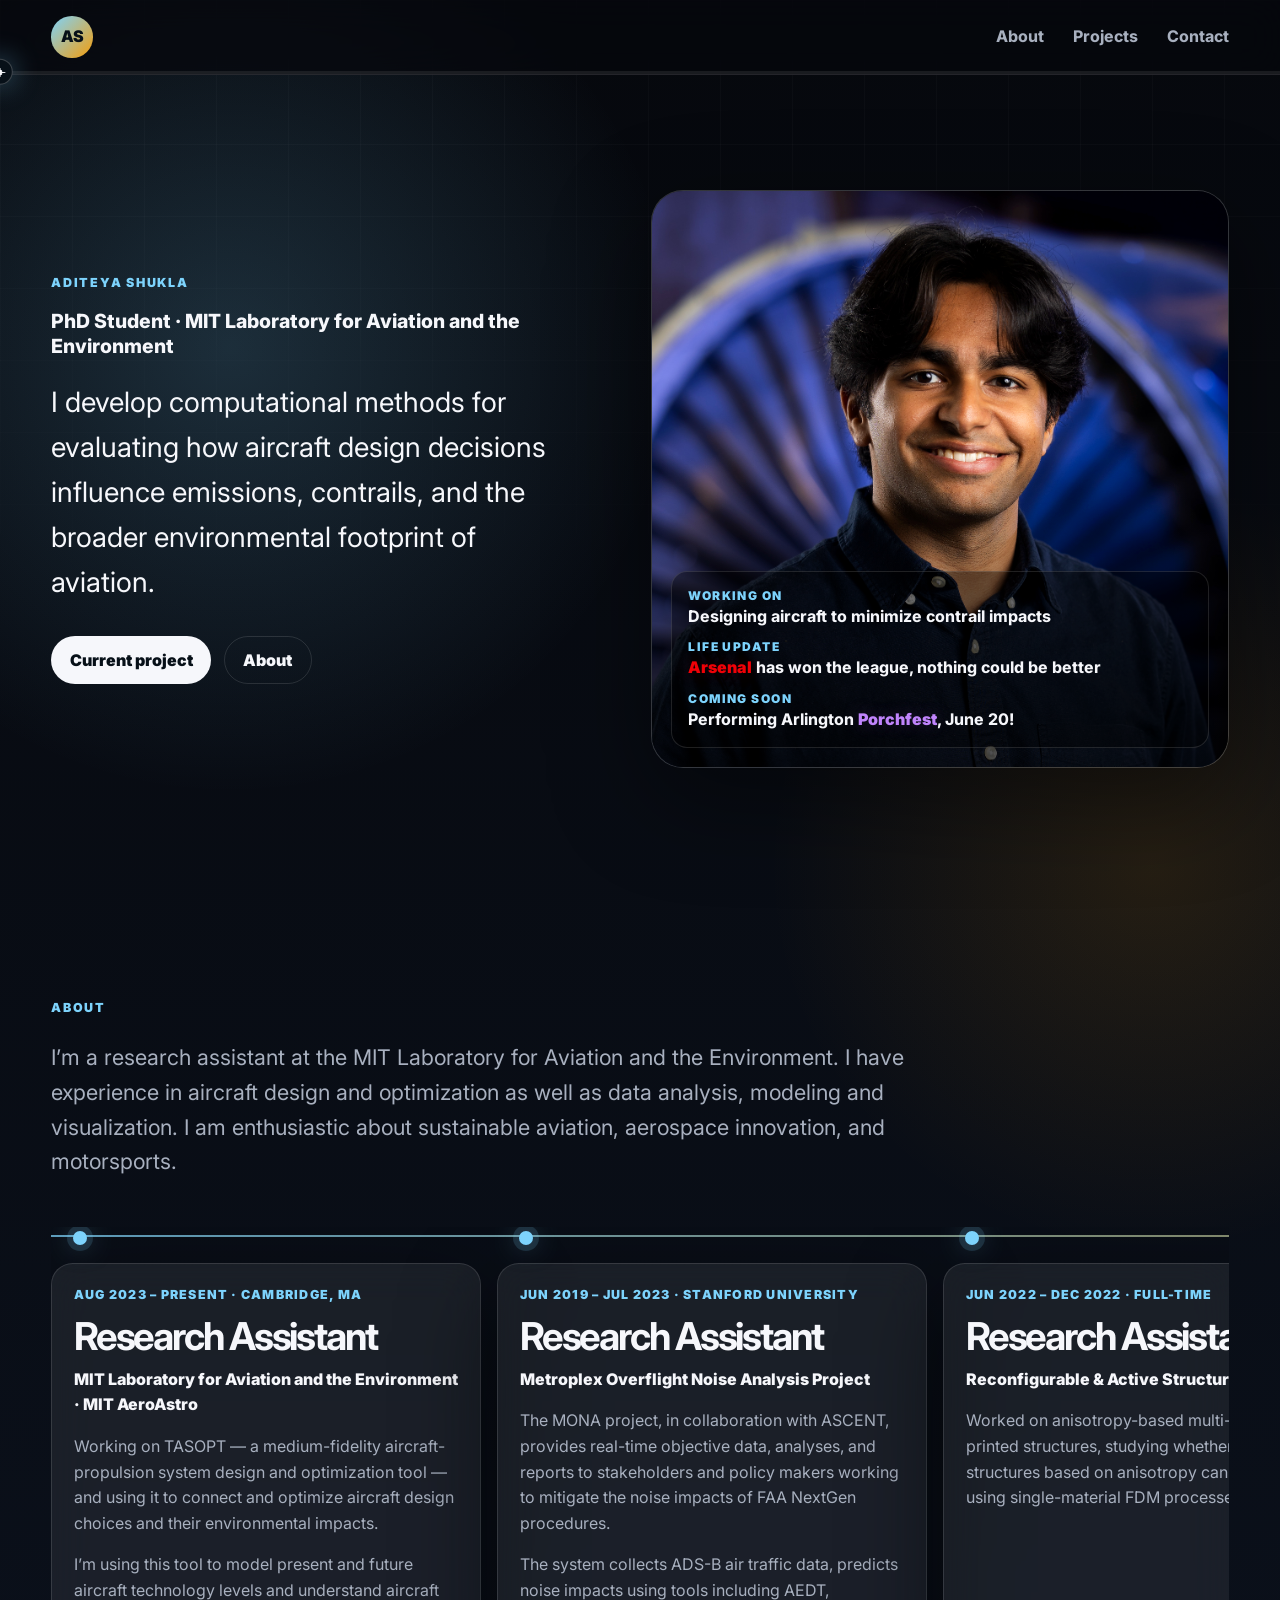
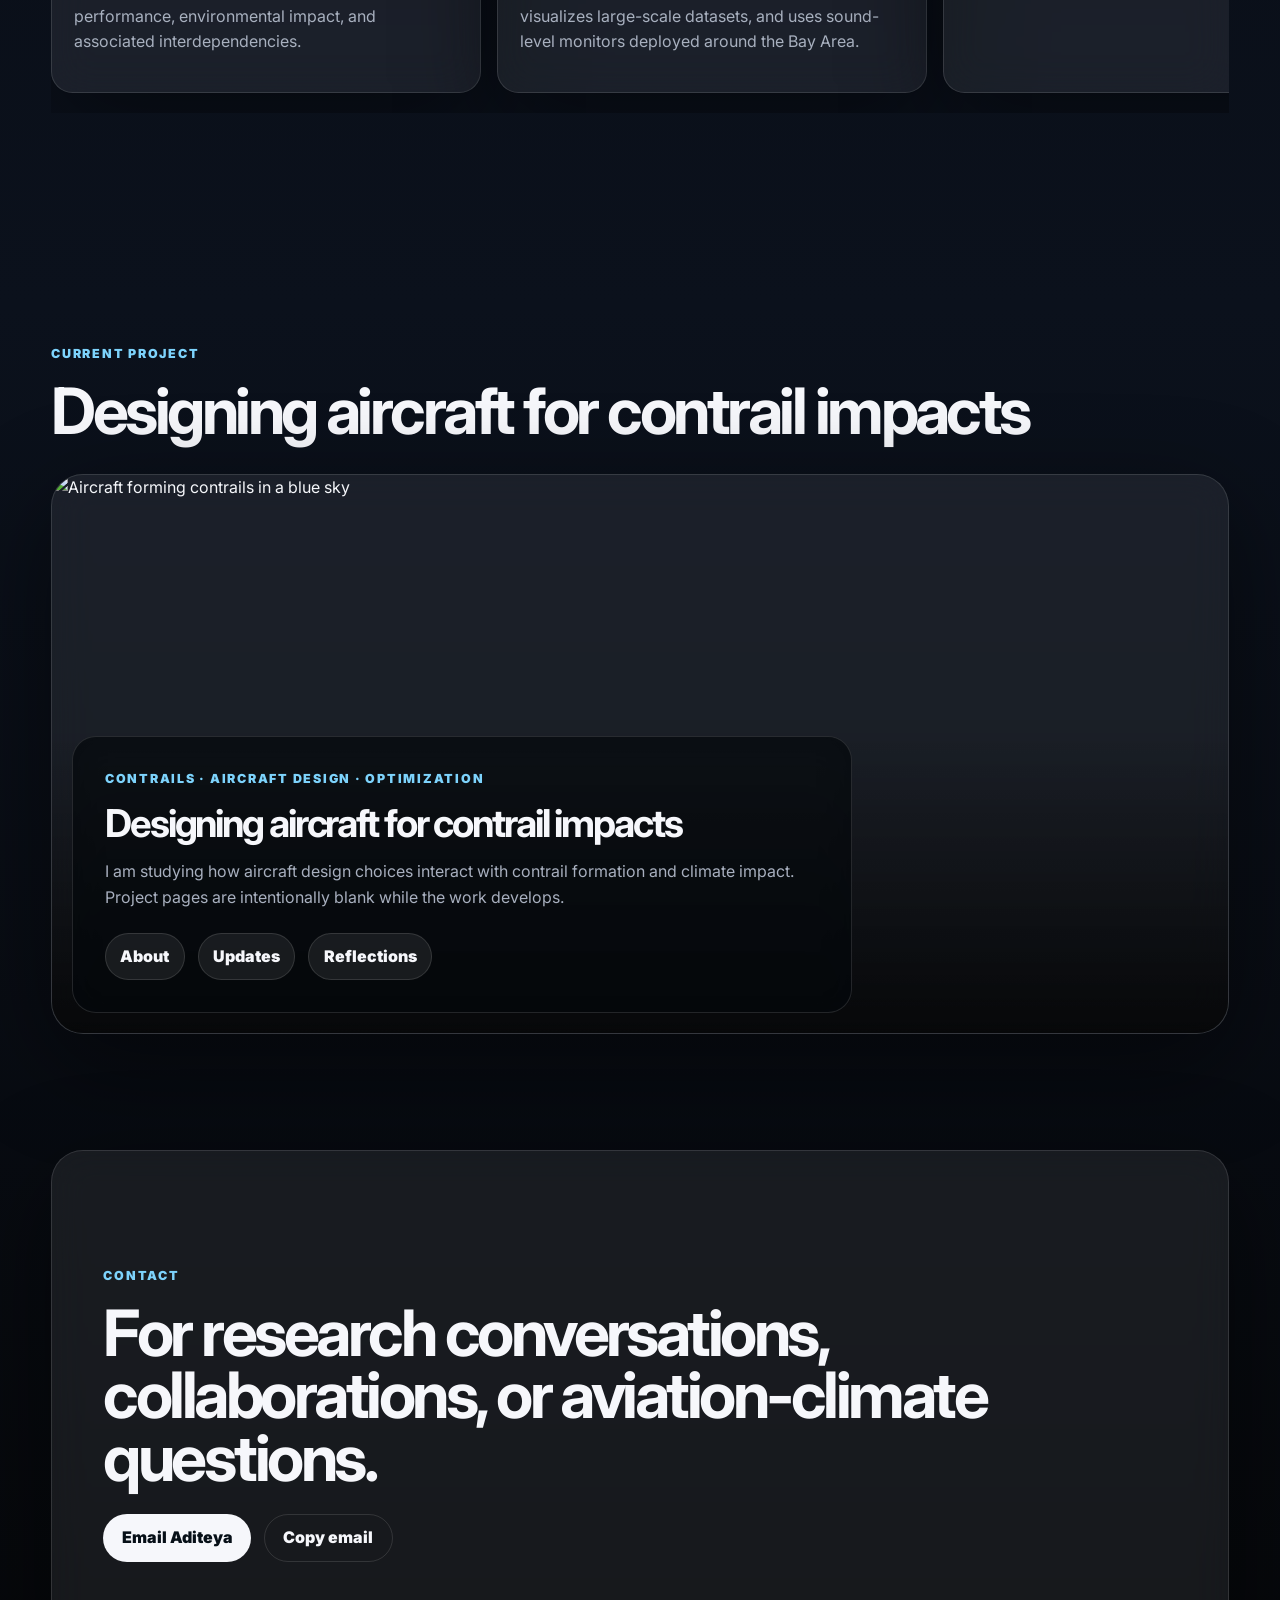
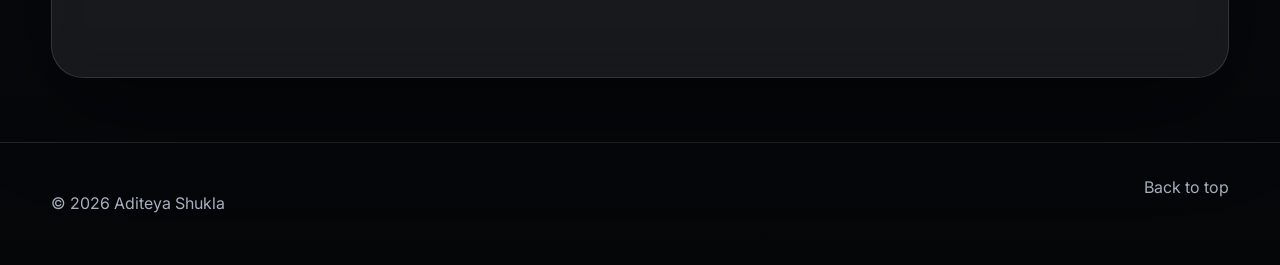
==== index.html @ cd3de79c "website with portfolio made, project not written up" ====
<!doctype html>
<html lang="en">
<head>
  <meta charset="utf-8" />
  <meta name="viewport" content="width=device-width, initial-scale=1" />
  <meta name="description" content="Aditeya Shukla — PhD student at the MIT Laboratory for Aviation and the Environment." />
  <title>Aditeya Shukla</title>
  <link rel="preconnect" href="https://fonts.googleapis.com">
  <link rel="preconnect" href="https://fonts.gstatic.com" crossorigin>
  <link rel="preconnect" href="https://images.unsplash.com">
  <link href="https://fonts.googleapis.com/css2?family=Inter:wght@400;500;600;700;800;900&display=swap" rel="stylesheet">
  <style>html{background:#06080d}body{background:#06080d}</style>
  <link rel="stylesheet" href="styles.css" />
</head>
<body>
  <header class="site-header">
    <a class="brand" href="index.html" aria-label="Aditeya Shukla home">AS</a>
    <nav class="nav" aria-label="Primary navigation">
      <a href="#about">About</a>
      <a href="#projects">Projects</a>
      <a href="#contact">Contact</a>
    </nav>
    <div class="scroll-progress" aria-hidden="true"><span class="scroll-plane">✈</span></div>
  </header>

  <main>
    <section class="hero section-pad">
      <div class="hero-copy reveal">
        <div class="intro-row">
          <div>
            <p class="eyebrow">Aditeya Shukla</p>
            <p class="role">PhD Student · MIT Laboratory for Aviation and the Environment</p>
          </div>
        </div>
        <h1 class="sr-only">Aditeya Shukla</h1>
        <p class="lede hero-lede">I develop computational methods for evaluating how aircraft design decisions influence emissions, contrails, and the broader environmental footprint of aviation.</p>
        <div class="hero-actions">
          <a class="button" href="#projects">Current project</a>
          <a class="button ghost" href="#about">About</a>
        </div>
      </div>

      <div class="portrait-card reveal delay-1" data-tilt>
        <img src="assets/headshot.png" alt="Portrait of Aditeya Shukla" onerror="this.src='https://images.unsplash.com/photo-1436491865332-7a61a109cc05?auto=format&fit=crop&w=1200&q=80'; this.alt='Aircraft wing above clouds';" />
        <div class="image-caption caption-list">
          <p><span>Working on</span> Designing aircraft to minimize contrail impacts</p>
          <p><span>Life update</span> <strong class="burst-word arsenal" data-emojis="🎉,🏆,🔴">Arsenal</strong> has won the league, nothing could be better</p>
          <p><span>Coming soon</span> Performing Arlington <strong class="burst-word porchfest" data-emojis="🎵,🎶,🎸">Porchfest</strong>, June 20!</p>
        </div>
      </div>
    </section>

    <section id="about" class="about section-pad reveal">
      <div class="about-simple">
        <p class="section-label">About</p>
        <p>I’m a research assistant at the MIT Laboratory for Aviation and the Environment. I have experience in aircraft design and optimization as well as data analysis, modeling and visualization. I am enthusiastic about sustainable aviation, aerospace innovation, and motorsports.</p>
      </div>

      <div class="timeline-wrap" aria-label="Experience and education timeline">
        <div class="timeline">
          <article class="timeline-card">
            <p class="timeline-kicker">Aug 2023 – Present · Cambridge, MA</p>
            <h3>Research Assistant</h3>
            <p class="timeline-org">MIT Laboratory for Aviation and the Environment · MIT AeroAstro</p>
            <p>Working on TASOPT — a medium-fidelity aircraft-propulsion system design and optimization tool — and using it to connect and optimize aircraft design choices and their environmental impacts.</p>
            <p>I’m using this tool to model present and future aircraft technology levels and understand aircraft performance, environmental impact, and associated interdependencies.</p>
          </article>

          <article class="timeline-card">
            <p class="timeline-kicker">Jun 2019 – Jul 2023 · Stanford University</p>
            <h3>Research Assistant</h3>
            <p class="timeline-org">Metroplex Overflight Noise Analysis Project</p>
            <p>The MONA project, in collaboration with ASCENT, provides real-time objective data, analyses, and reports to stakeholders and policy makers working to mitigate the noise impacts of FAA NextGen procedures.</p>
            <p>The system collects ADS-B air traffic data, predicts noise impacts using tools including AEDT, visualizes large-scale datasets, and uses sound-level monitors deployed around the Bay Area.</p>
          </article>

          <article class="timeline-card">
            <p class="timeline-kicker">Jun 2022 – Dec 2022 · Full-time</p>
            <h3>Research Assistant</h3>
            <p class="timeline-org">Reconfigurable & Active Structures Lab</p>
            <p>Worked on anisotropy-based multi-stability in 3D printed structures, studying whether multi-stable structures based on anisotropy can be fabricated using single-material FDM processes.</p>
          </article>

          <article class="timeline-card education">
            <p class="timeline-kicker">May 2025 – Present</p>
            <h3>Doctor of Philosophy</h3>
            <p class="timeline-org">Massachusetts Institute of Technology</p>
            <p>Aerospace, Aeronautical and Astronautical Engineering.</p>
          </article>

          <article class="timeline-card education">
            <p class="timeline-kicker">Aug 2023 – May 2025</p>
            <h3>Master’s Degree</h3>
            <p class="timeline-org">Massachusetts Institute of Technology</p>
            <p>Aerospace, Aeronautical and Astronautical Engineering. Thesis: “Impact of efficiency-driven aircraft technology improvements on climate and air quality.”</p>
          </article>

          <article class="timeline-card education">
            <p class="timeline-kicker">2018 – 2023</p>
            <h3>Bachelor’s Degree with Honors</h3>
            <p class="timeline-org">Stanford University</p>
            <p>Aeronautics and Astronautics, with a minor in Film Studies.</p>
          </article>
        </div>
      </div>
    </section>

    <section id="projects" class="projects section-pad">
      <div class="section-heading reveal">
        <p class="section-label">Current project</p>
        <h2>Designing aircraft for contrail impacts</h2>
      </div>
      <article class="featured-project reveal delay-1" data-tilt>
        <img src="https://www.spartan.edu/wp-content/uploads/2023/02/contrails-on-a-plane-in-a-blue-sky.jpg" alt="Aircraft forming contrails in a blue sky" />
        <div class="project-panel">
          <p class="tag">Contrails · aircraft design · optimization</p>
          <h3>Designing aircraft for contrail impacts</h3>
          <p class="muted">I am studying how aircraft design choices interact with contrail formation and climate impact. Project pages are intentionally blank while the work develops.</p>
          <div class="project-links">
            <a href="projects/designing-aircraft-for-contrail-impacts/about.html">About</a>
            <a href="projects/designing-aircraft-for-contrail-impacts/updates.html">Updates</a>
            <a href="projects/designing-aircraft-for-contrail-impacts/reflections.html">Reflections</a>
          </div>
        </div>
      </article>
    </section>

    <section id="contact" class="contact section-pad reveal">
      <p class="eyebrow">Contact</p>
      <h2>For research conversations, collaborations, or aviation-climate questions.</h2>
      <div class="contact-actions">
        <a class="button" href="mailto:aditeya@mit.edu">Email Aditeya</a>
        <button class="button ghost copy-email" type="button" data-email="aditeya@mit.edu">Copy email</button>
      </div>
    </section>
  </main>

  <footer class="footer">
    <p>© <span id="year"></span> Aditeya Shukla</p>
    <a href="#top">Back to top</a>
  </footer>

  <script src="script.js" defer></script>
</body>
</html>
---- styles.css ----
:root {
  --bg: #06080d;
  --bg-2: #0b111c;
  --ink: #f6f7fb;
  --muted: #a8b0bf;
  --line: rgba(255, 255, 255, 0.12);
  --card: rgba(255, 255, 255, 0.07);
  --accent: #7dd3fc;
  --accent-2: #f59e0b;
  --shadow: 0 30px 100px rgba(0, 0, 0, 0.45);
}

* { box-sizing: border-box; }
html { scroll-behavior: smooth; background: var(--bg); }
body {
  margin: 0;
  font-family: Inter, system-ui, -apple-system, BlinkMacSystemFont, "Segoe UI", sans-serif;
  color: var(--ink);
  background:
    radial-gradient(circle at 18% 10%, rgba(125, 211, 252, 0.18), transparent 28rem),
    radial-gradient(circle at 90% 25%, rgba(245, 158, 11, 0.12), transparent 24rem),
    linear-gradient(180deg, var(--bg), var(--bg-2) 55%, #050608);
  line-height: 1.6;
  opacity: 1;
  transition: opacity 140ms ease, transform 140ms ease;
}
body.is-leaving { opacity: 0; transform: translateY(4px); }
body::before {
  content: "";
  position: fixed;
  inset: 0;
  pointer-events: none;
  background-image: linear-gradient(rgba(255,255,255,.035) 1px, transparent 1px), linear-gradient(90deg, rgba(255,255,255,.035) 1px, transparent 1px);
  background-size: 72px 72px;
  mask-image: linear-gradient(to bottom, rgba(0,0,0,.8), transparent 75%);
}

a { color: inherit; text-decoration: none; }
img { display: block; max-width: 100%; }
button { font: inherit; cursor: pointer; }
.sr-only { position: absolute; width: 1px; height: 1px; padding: 0; margin: -1px; overflow: hidden; clip: rect(0,0,0,0); white-space: nowrap; border: 0; }

.scroll-progress {
  position: absolute;
  bottom: 0;
  left: 0;
  z-index: 50;
  width: 100%;
  height: 3px;
  background: rgba(255,255,255,.08);
}
.scroll-progress::before {
  content: "";
  position: absolute;
  inset: 0 auto 0 0;
  width: var(--scroll, 0%);
  background: linear-gradient(90deg, var(--accent), var(--accent-2));
  box-shadow: 0 0 24px rgba(125, 211, 252, .45);
}
.scroll-plane {
  position: absolute;
  top: 50%;
  left: var(--scroll, 0%);
  transform: translate(-50%, -50%) rotate(0deg);
  display: grid;
  place-items: center;
  width: 1.65rem;
  height: 1.65rem;
  border-radius: 50%;
  background: #071018;
  border: 1px solid rgba(255,255,255,.22);
  color: var(--ink);
  font-size: .95rem;
  line-height: 1;
  box-shadow: 0 0 28px rgba(125, 211, 252, .42);
}

.site-header {
  position: sticky;
  top: 0;
  z-index: 10;
  display: flex;
  align-items: center;
  justify-content: space-between;
  padding: 1rem clamp(1rem, 4vw, 4rem);
  backdrop-filter: blur(18px);
  background: rgba(6, 8, 13, 0.72);
  border-bottom: 1px solid var(--line);
}
.brand {
  display: grid;
  place-items: center;
  width: 2.6rem;
  height: 2.6rem;
  border-radius: 50%;
  background: linear-gradient(135deg, var(--accent), var(--accent-2));
  color: #071018;
  font-weight: 900;
  letter-spacing: -0.06em;
}
.nav { display: flex; gap: clamp(.8rem, 2.4vw, 1.8rem); color: var(--muted); font-weight: 750; }
.nav a { transition: color 180ms ease; }
.nav a:hover, .nav a.active { color: var(--ink); }

.section-pad { padding: clamp(4rem, 9vw, 8rem) clamp(1rem, 4vw, 4rem); }
.hero {
  min-height: 88vh;
  display: grid;
  grid-template-columns: minmax(0, .95fr) minmax(320px, 1.05fr);
  gap: clamp(2rem, 6vw, 5rem);
  align-items: center;
}
.eyebrow, .section-label, .tag {
  margin: 0 0 1rem;
  color: var(--accent);
  font-size: .78rem;
  font-weight: 900;
  text-transform: uppercase;
  letter-spacing: .14em;
}
h1, h2, h3 { line-height: .98; letter-spacing: -.055em; margin: 0; }
h1 { max-width: 920px; font-size: clamp(3rem, 7.4vw, 6.7rem); }
h2 { font-size: clamp(2rem, 5vw, 4.8rem); }
h3 { font-size: clamp(1.45rem, 3vw, 2.4rem); }
.lede { max-width: 700px; color: var(--muted); font-size: clamp(1.08rem, 2vw, 1.32rem); margin: 1.2rem 0 2rem; }
.muted, .small-note { color: var(--muted); }
.small-note { margin-top: 1rem; }

.intro-row { display: flex; align-items: center; gap: 1rem; margin-bottom: 1.4rem; }
.role { margin: .25rem 0 0; max-width: 560px; color: var(--ink); font-weight: 800; font-size: clamp(1rem, 1.8vw, 1.22rem); line-height: 1.25; }

.hero-actions, .project-links, .contact-actions { display: flex; flex-wrap: wrap; gap: .8rem; }
.button {
  display: inline-flex;
  align-items: center;
  justify-content: center;
  min-height: 3rem;
  padding: 0 1.15rem;
  border-radius: 999px;
  border: 0;
  background: var(--ink);
  color: #071018;
  font-weight: 900;
  transition: transform 180ms ease, box-shadow 180ms ease, background 180ms ease;
}
.button:hover { transform: translateY(-2px); box-shadow: 0 14px 36px rgba(125, 211, 252, .18); }
.button.ghost { background: transparent; color: var(--ink); border: 1px solid var(--line); }

.portrait-card, .featured-project, .contact, .content-card, .stats-grid article, .process-card {
  border: 1px solid var(--line);
  background: var(--card);
  box-shadow: var(--shadow);
  backdrop-filter: blur(20px);
}
.portrait-card {
  position: relative;
  overflow: hidden;
  border-radius: 2rem;
  min-height: 560px;
  transform-style: preserve-3d;
}
.portrait-card img { width: 100%; height: 100%; min-height: 560px; object-fit: cover; object-position: center; filter: saturate(1.04) contrast(1.04); }
.portrait-card::after, .featured-project::after {
  content: "";
  position: absolute;
  inset: 0;
  background: linear-gradient(to top, rgba(0,0,0,.72), transparent 54%);
  pointer-events: none;
}
.hero-lede { font-size: clamp(1.25rem, 2.5vw, 1.75rem); color: var(--ink); }
.image-caption {
  position: absolute;
  left: 1.2rem;
  right: 1.2rem;
  bottom: 1.2rem;
  z-index: 1;
  padding: 1rem;
  border: 1px solid var(--line);
  border-radius: 1rem;
  background: rgba(0,0,0,.38);
  color: var(--ink);
}
.image-caption span { display: block; color: var(--accent); font-size: .75rem; font-weight: 900; text-transform: uppercase; letter-spacing: .12em; }
.image-caption strong { display: block; font-size: 1.25rem; }
.caption-list { display: grid; gap: .75rem; }
.caption-list p { margin: 0; color: var(--ink); font-weight: 750; line-height: 1.35; }
.caption-list span { margin-bottom: .12rem; }
.burst-word, .image-caption strong.burst-word { position: relative; cursor: pointer; font-weight: 950; display: inline; white-space: nowrap; font-size: inherit; }
.arsenal { color: #ef0107; text-shadow: 0 0 18px rgba(239, 1, 7, .22); }
.porchfest { color: #c084fc; text-shadow: 0 0 18px rgba(192, 132, 252, .25); }
.emoji-burst {
  position: fixed;
  z-index: 9999;
  pointer-events: none;
  font-size: 1.65rem;
  line-height: 1;
  opacity: 1;
  transform: translate(-50%, -50%);
  animation: burst 1300ms cubic-bezier(.19, 1, .22, 1) forwards;
}
@keyframes burst {
  0% { opacity: 0; transform: translate(-50%, -50%) scale(.45) rotate(0deg); filter: blur(1px); }
  14% { opacity: 1; filter: blur(0); }
  70% { opacity: .9; }
  100% { opacity: 0; transform: translate(calc(-50% + var(--dx)), calc(-50% + var(--dy))) scale(1.45) rotate(var(--rot)); filter: blur(.5px); }
}

.about-simple { max-width: 880px; }
.about-simple p:last-child { color: var(--muted); font-size: clamp(1.1rem, 2vw, 1.35rem); margin: 1.4rem 0 0; }
.timeline-wrap { margin-top: 3rem; overflow-x: auto; padding: 0 0 1.25rem; scrollbar-color: var(--accent) rgba(255,255,255,.08); }
.timeline { position: relative; display: grid; grid-auto-flow: column; grid-auto-columns: minmax(320px, 430px); gap: 1rem; min-width: max-content; padding-top: 2.25rem; }
.timeline::before { content: ""; position: absolute; top: .55rem; left: 0; right: 0; height: 2px; background: linear-gradient(90deg, var(--accent), var(--accent-2)); opacity: .75; }
.timeline-card { position: relative; min-height: 390px; padding: 1.35rem; border: 1px solid var(--line); border-radius: 1.35rem; background: var(--card); box-shadow: var(--shadow); backdrop-filter: blur(20px); }
.timeline-card::before { content: ""; position: absolute; top: -2.05rem; left: 1.3rem; width: .9rem; height: .9rem; border-radius: 50%; background: var(--accent); box-shadow: 0 0 0 6px rgba(125,211,252,.14), 0 0 26px rgba(125,211,252,.5); }
.timeline-card.education::before { background: var(--accent-2); box-shadow: 0 0 0 6px rgba(245,158,11,.13), 0 0 26px rgba(245,158,11,.45); }
.timeline-kicker { margin: 0 0 .8rem; color: var(--accent); font-size: .78rem; font-weight: 900; text-transform: uppercase; letter-spacing: .1em; }
.timeline-card.education .timeline-kicker { color: var(--accent-2); }
.timeline-org { color: var(--ink); font-weight: 850; margin: .7rem 0 1rem; }
.timeline-card p:not(.timeline-kicker):not(.timeline-org) { color: var(--muted); }

.section-heading { margin-bottom: 2rem; max-width: 1060px; }
.process-grid { display: grid; grid-template-columns: repeat(3, minmax(0, 1fr)); gap: 1rem; }
.process-card { border-radius: 1.5rem; padding: 1.5rem; min-height: 280px; transition: transform 180ms ease, border-color 180ms ease; }
.process-card span { color: var(--accent); font-weight: 900; }
.process-card h3 { margin: 1.5rem 0 1rem; }
.process-card p { color: var(--muted); margin: 0; }

.featured-project { position: relative; overflow: hidden; min-height: 560px; border-radius: 2rem; transform-style: preserve-3d; }
.featured-project > img { position: absolute; inset: 0; width: 100%; height: 100%; object-fit: cover; }
.project-panel { position: absolute; z-index: 1; left: 1.25rem; right: 1.25rem; bottom: 1.25rem; max-width: 780px; padding: clamp(1.2rem, 3vw, 2rem); border: 1px solid var(--line); border-radius: 1.5rem; background: rgba(5, 8, 13, .76); backdrop-filter: blur(20px); }
.project-links { margin-top: 1.4rem; }
.project-links a { padding: .62rem .9rem; border: 1px solid var(--line); border-radius: 999px; font-weight: 900; color: var(--ink); background: rgba(255,255,255,.08); }
.project-links a:hover { background: rgba(255,255,255,.16); }

.contact { border-radius: 2rem; margin: 0 clamp(1rem, 4vw, 4rem) 4rem; }
.contact h2 { max-width: 980px; margin-bottom: 1.5rem; }
.footer { display: flex; justify-content: space-between; gap: 1rem; padding: 2rem clamp(1rem, 4vw, 4rem); color: var(--muted); border-top: 1px solid var(--line); }

.project-page main { max-width: 980px; margin: 0 auto; }
.breadcrumb { color: var(--muted); font-weight: 800; margin-bottom: 2rem; display: inline-block; }
.page-hero { padding-bottom: 2rem; }
.page-hero h1 { font-size: clamp(2.8rem, 7vw, 6rem); }
.content-card { border-radius: 1.5rem; padding: clamp(1.5rem, 4vw, 3rem); margin-bottom: 2rem; min-height: 260px; }
.empty-state { color: var(--muted); border: 1px dashed var(--line); border-radius: 1rem; padding: 1.2rem; }
.page-tabs { display: flex; flex-wrap: wrap; gap: .75rem; margin-top: 2rem; }
.page-tabs a { border: 1px solid var(--line); border-radius: 999px; padding: .65rem 1rem; font-weight: 900; }
.page-tabs a.active { background: var(--ink); color: #071018; }

[data-tilt] { transition: transform 180ms ease, border-color 180ms ease; will-change: transform; }
[data-tilt]:hover { border-color: rgba(125, 211, 252, .35); }
.reveal { opacity: 0; transform: translateY(18px); transition: opacity 700ms ease, transform 700ms ease; }
.reveal.visible { opacity: 1; transform: translateY(0); }
.delay-1 { transition-delay: 100ms; }
.delay-2 { transition-delay: 200ms; }

@media (max-width: 950px) {
  .hero, .process-grid { grid-template-columns: 1fr; }
  .hero { min-height: auto; }
  .portrait-card, .portrait-card img { min-height: 420px; }
}
@media (max-width: 720px) {
  .site-header { align-items: flex-start; gap: 1rem; }
  .nav { flex-wrap: wrap; justify-content: flex-end; gap: .75rem; font-size: .9rem; }
  .intro-row { align-items: flex-start; }
  .footer { flex-direction: column; }
}
@media (prefers-reduced-motion: reduce) {
  *, *::before, *::after { animation: none !important; scroll-behavior: auto !important; transition: none !important; }
  .reveal { opacity: 1; transform: none; }
}
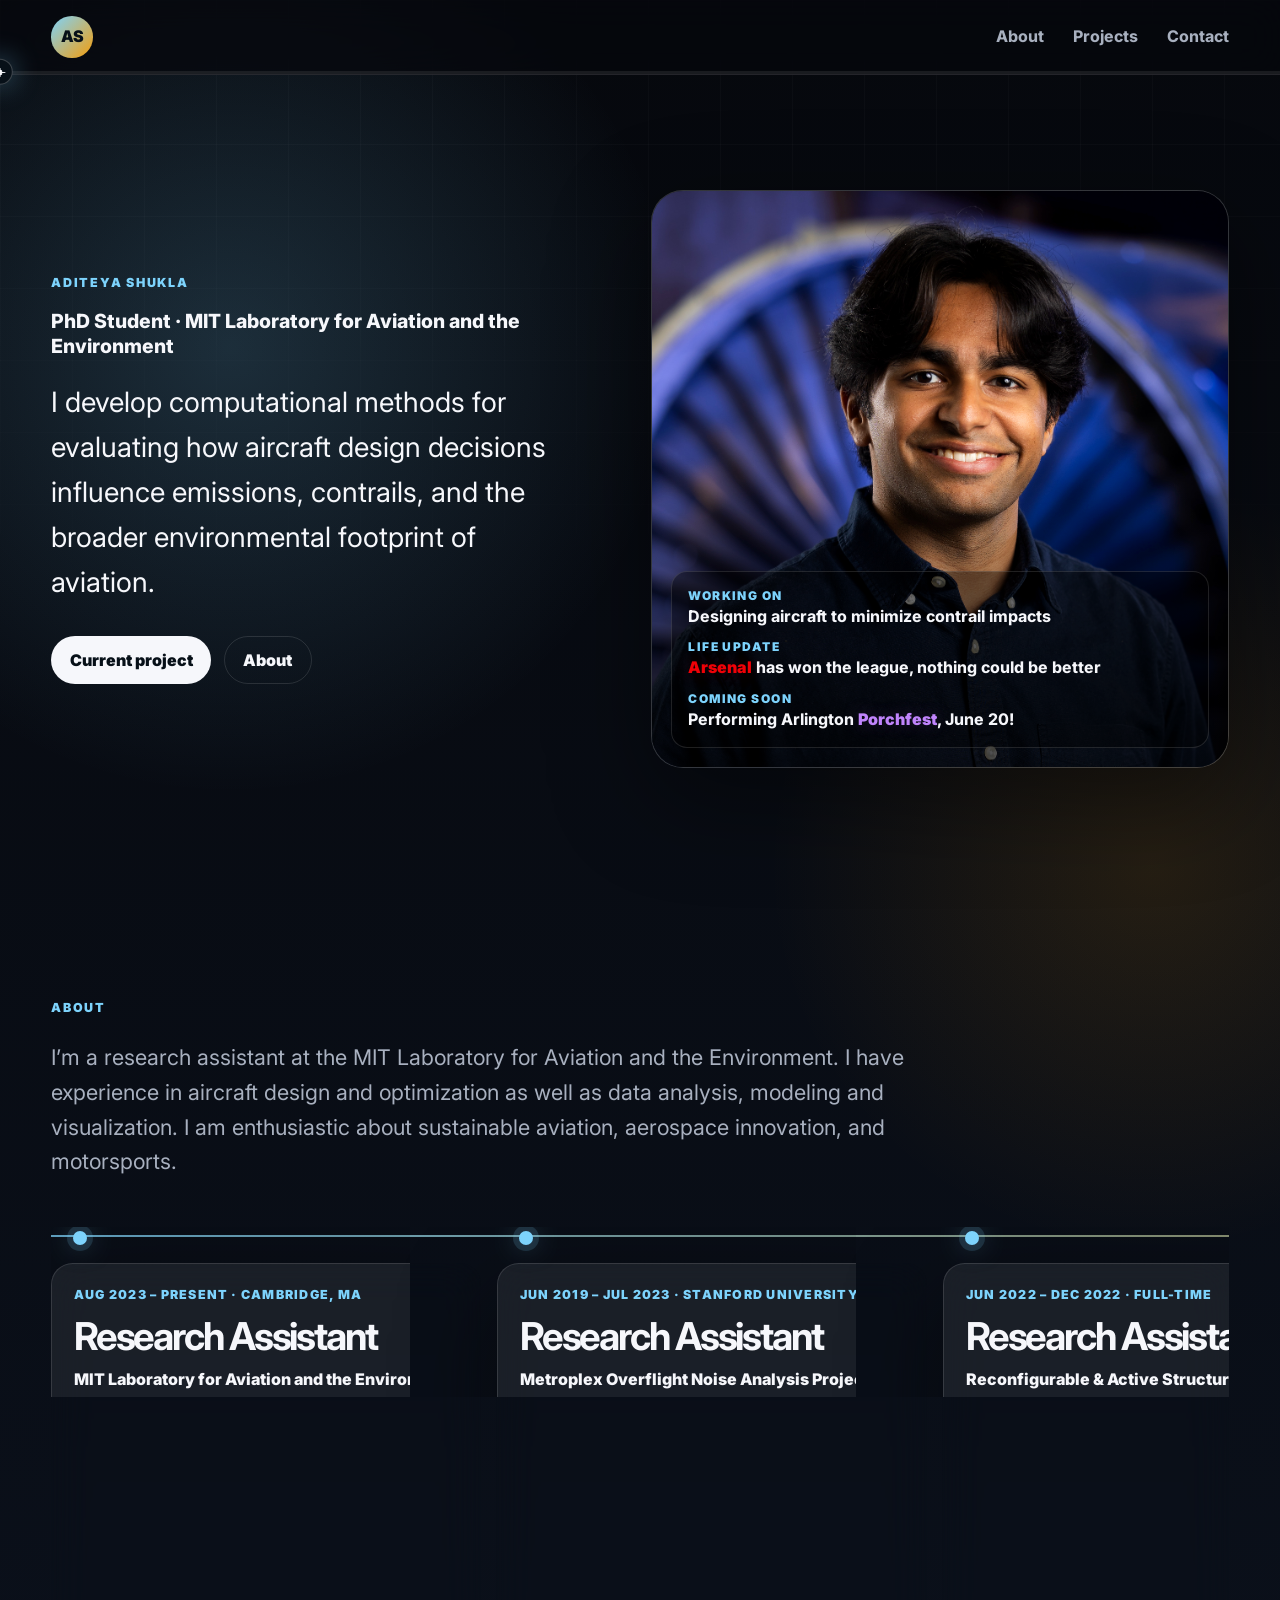
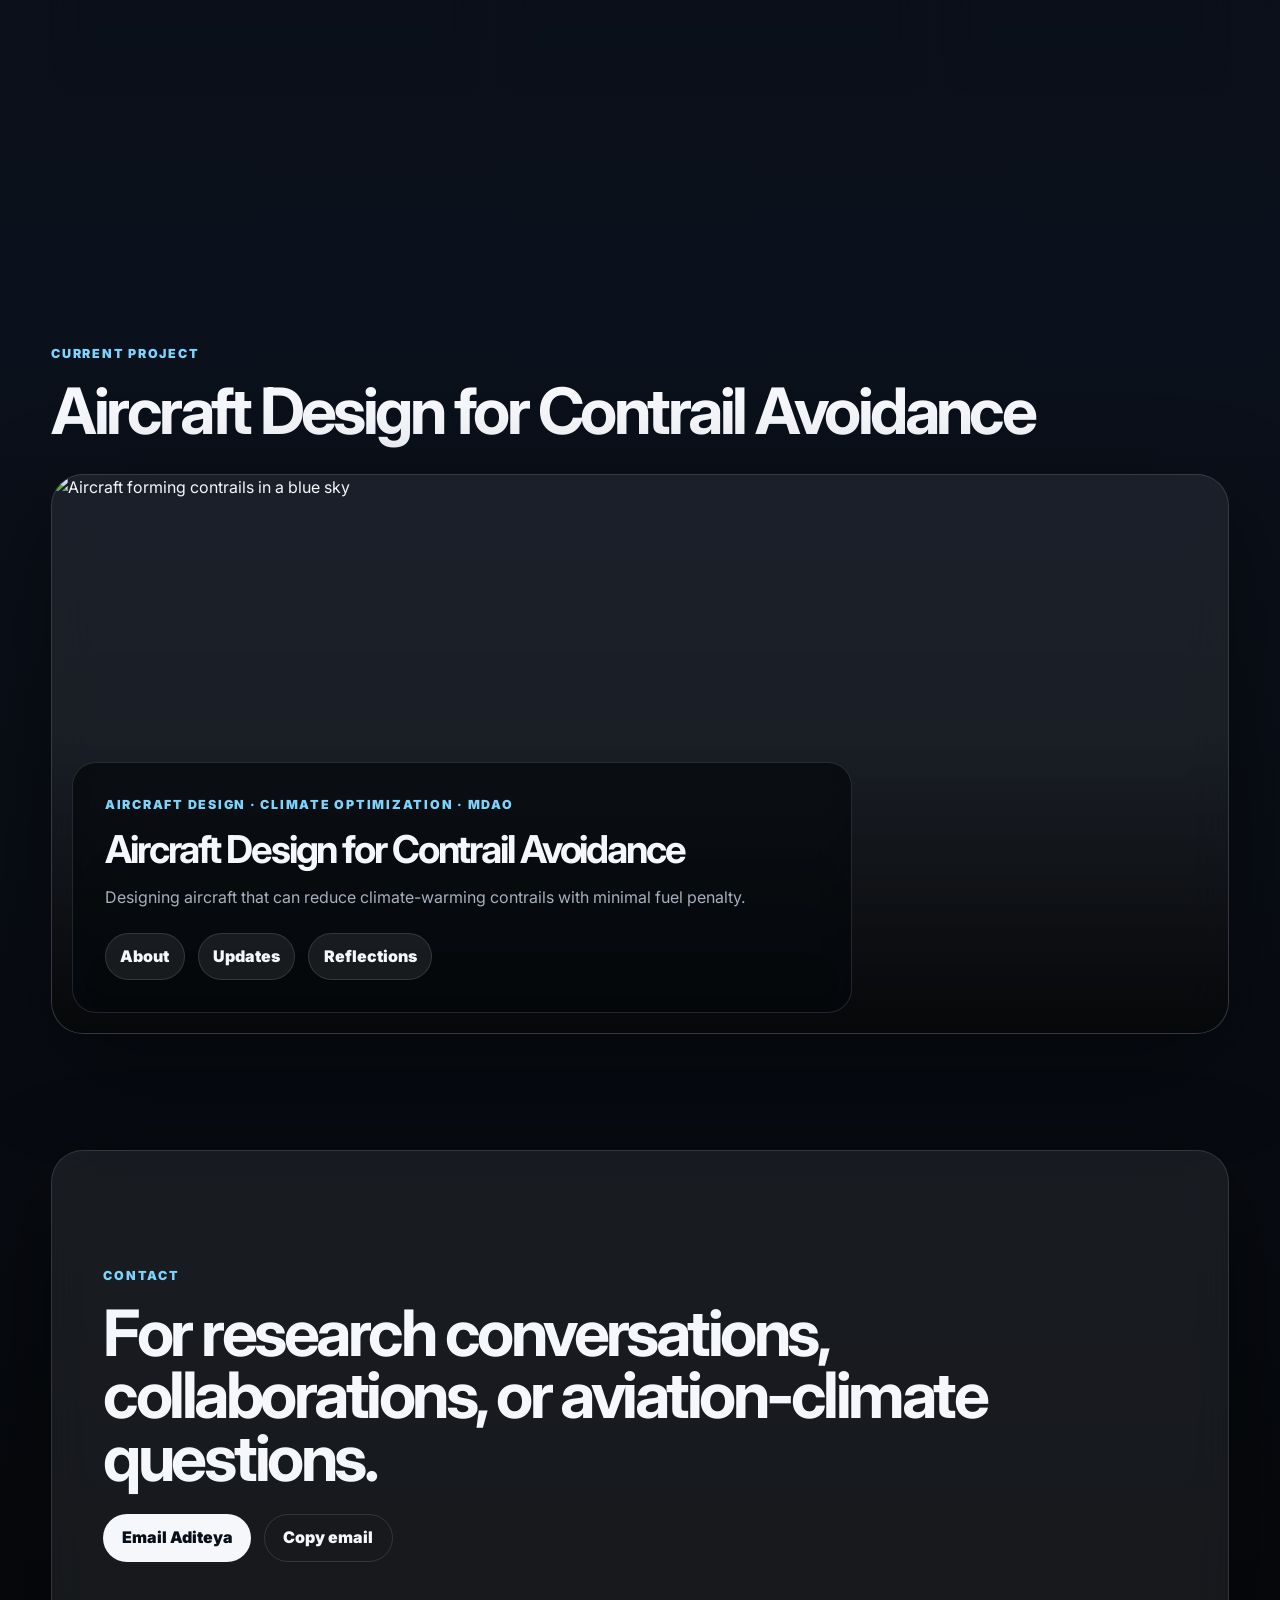
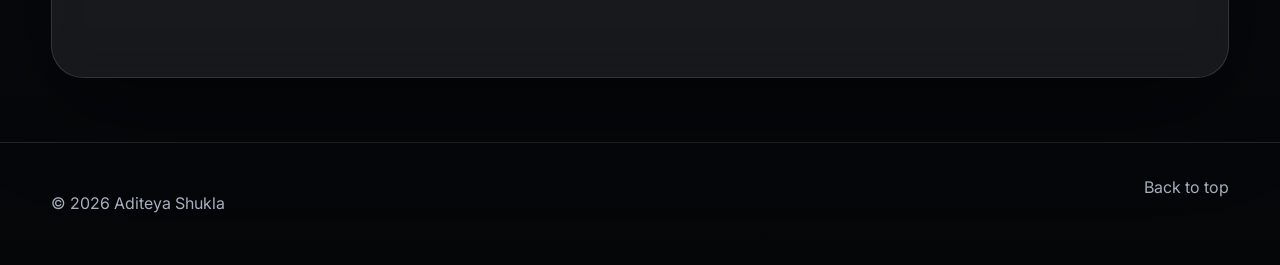
==== commit dfc8cfdc: "added project and reflections" ====
--- a/index.html
+++ b/index.html
@@ -108,14 +108,14 @@
     <section id="projects" class="projects section-pad">
       <div class="section-heading reveal">
         <p class="section-label">Current project</p>
-        <h2>Designing aircraft for contrail impacts</h2>
+        <h2>Aircraft Design for Contrail Avoidance</h2>
       </div>
       <article class="featured-project reveal delay-1" data-tilt>
         <img src="https://www.spartan.edu/wp-content/uploads/2023/02/contrails-on-a-plane-in-a-blue-sky.jpg" alt="Aircraft forming contrails in a blue sky" />
         <div class="project-panel">
-          <p class="tag">Contrails · aircraft design · optimization</p>
-          <h3>Designing aircraft for contrail impacts</h3>
-          <p class="muted">I am studying how aircraft design choices interact with contrail formation and climate impact. Project pages are intentionally blank while the work develops.</p>
+          <p class="tag">Aircraft Design · Climate Optimization · MDAO</p>
+          <h3>Aircraft Design for Contrail Avoidance</h3>
+          <p class="muted">Designing aircraft that can reduce climate-warming contrails with minimal fuel penalty.</p>
           <div class="project-links">
             <a href="projects/designing-aircraft-for-contrail-impacts/about.html">About</a>
             <a href="projects/designing-aircraft-for-contrail-impacts/updates.html">Updates</a>
--- a/styles.css
+++ b/styles.css
@@ -237,6 +237,41 @@
 .footer { display: flex; justify-content: space-between; gap: 1rem; padding: 2rem clamp(1rem, 4vw, 4rem); color: var(--muted); border-top: 1px solid var(--line); }
 
 .project-page main { max-width: 980px; margin: 0 auto; }
+.project-page .project-detail-main { max-width: 1180px; }
+.project-detail-hero { display: grid; grid-template-columns: minmax(0, 1fr) minmax(340px, .82fr); gap: clamp(1.5rem, 4vw, 3rem); align-items: stretch; margin-bottom: 2rem; }
+.project-hero-copy { padding: clamp(1.2rem, 3vw, 2rem) 0; }
+.project-tags { display: flex; flex-wrap: wrap; gap: .65rem; margin: 1.5rem 0 0; }
+.project-tags span { padding: .55rem .8rem; border: 1px solid var(--line); border-radius: 999px; background: rgba(125,211,252,.08); color: var(--ink); font-weight: 850; font-size: .88rem; }
+.hero-figure-stack { display: flex; flex-direction: column; justify-content: center; gap: 1rem; }
+.hero-figure-card { overflow: hidden; display: grid; grid-template-rows: 68% 32%; height: clamp(280px, 24vw, 330px); border: 1px solid var(--line); border-radius: 1.4rem; background: var(--card); box-shadow: var(--shadow); backdrop-filter: blur(20px); }
+.hero-figure-card.offset { margin-left: 0; }
+.hero-figure-card img { width: 100%; height: 100%; object-fit: contain; padding: .8rem; background: radial-gradient(circle at 50% 20%, rgba(125,211,252,.1), rgba(255,255,255,.035)); border-bottom: 1px solid var(--line); }
+.hero-figure-card div { min-height: 0; padding: 1rem; }
+.hero-figure-card strong { display: block; color: var(--ink); font-size: 1rem; }
+.hero-figure-card span { display: block; color: var(--muted); font-size: .88rem; line-height: 1.35; margin-top: .25rem; }
+.project-summary p { margin: 0; color: var(--ink); font-size: clamp(1.08rem, 2vw, 1.35rem); }
+.project-flow { display: grid; grid-template-columns: repeat(9, auto); gap: .75rem; align-items: center; overflow-x: auto; margin: 2rem 0; padding: 1rem; border: 1px solid var(--line); border-radius: 1.25rem; background: rgba(255,255,255,.045); }
+.project-flow div { white-space: nowrap; padding: .8rem .95rem; border-radius: .9rem; background: rgba(125,211,252,.09); border: 1px solid rgba(125,211,252,.18); color: var(--ink); font-weight: 850; }
+.project-flow span { color: var(--accent); font-weight: 900; }
+.project-two-col { display: grid; grid-template-columns: minmax(0, 1.25fr) minmax(280px, .75fr); gap: 1rem; }
+.polished-list { margin: 1.25rem 0 0; padding: 0; list-style: none; display: grid; gap: .85rem; }
+.polished-list li { position: relative; padding-left: 1.4rem; color: var(--muted); }
+.polished-list li::before { content: ""; position: absolute; left: 0; top: .62rem; width: .45rem; height: .45rem; border-radius: 50%; background: var(--accent); box-shadow: 0 0 16px rgba(125,211,252,.45); }
+.compact-list { max-width: 880px; }
+.reflection-post { width: 100%; text-align: left; padding: 1.2rem; border: 1px solid var(--line); border-radius: 1rem; background: rgba(255,255,255,.055); color: var(--ink); transition: transform 180ms ease, background 180ms ease, border-color 180ms ease; }
+.reflection-post:hover { transform: translateY(-2px); background: rgba(255,255,255,.09); border-color: rgba(125,211,252,.35); }
+.reflection-post span { display: block; color: var(--accent); font-size: .78rem; font-weight: 900; text-transform: uppercase; letter-spacing: .12em; margin-bottom: .35rem; }
+.reflection-post strong { display: block; font-size: clamp(1.3rem, 3vw, 2rem); letter-spacing: -.04em; }
+.reflection-post em { display: inline-block; margin-top: .9rem; color: var(--accent); font-style: normal; font-weight: 900; }
+.modal { position: fixed; inset: 0; z-index: 100; display: none; align-items: center; justify-content: center; padding: 1rem; }
+.modal.open { display: flex; }
+.modal-backdrop { position: absolute; inset: 0; background: rgba(0,0,0,.72); backdrop-filter: blur(10px); }
+.modal-panel { position: relative; z-index: 1; width: min(820px, 100%); max-height: min(82vh, 860px); overflow: auto; padding: clamp(1.4rem, 4vw, 2.5rem); border: 1px solid var(--line); border-radius: 1.5rem; background: rgba(7,12,20,.96); box-shadow: var(--shadow); }
+.modal-close { position: absolute; top: 1rem; right: 1rem; width: 2.4rem; height: 2.4rem; border-radius: 50%; border: 1px solid var(--line); background: rgba(255,255,255,.08); color: var(--ink); font-size: 1.5rem; line-height: 1; }
+.reflection-section { margin-top: 2rem; }
+.reflection-section h3 { font-size: clamp(1.35rem, 3vw, 2rem); margin-bottom: 1rem; }
+.reflection-section p { color: var(--muted); }
+body.modal-is-open { overflow: hidden; }
 .breadcrumb { color: var(--muted); font-weight: 800; margin-bottom: 2rem; display: inline-block; }
 .page-hero { padding-bottom: 2rem; }
 .page-hero h1 { font-size: clamp(2.8rem, 7vw, 6rem); }
@@ -254,9 +289,13 @@
 .delay-2 { transition-delay: 200ms; }
 
 @media (max-width: 950px) {
-  .hero, .process-grid { grid-template-columns: 1fr; }
+  .hero, .process-grid, .project-detail-hero, .project-two-col { grid-template-columns: 1fr; }
   .hero { min-height: auto; }
   .portrait-card, .portrait-card img { min-height: 420px; }
+  .hero-figure-card.offset { margin-left: 0; }
+  .hero-figure-card { height: auto; min-height: 350px; grid-template-rows: 230px auto; }
+  .project-flow { grid-template-columns: 1fr; }
+  .project-flow span { transform: rotate(90deg); justify-self: center; }
 }
 @media (max-width: 720px) {
   .site-header { align-items: flex-start; gap: 1rem; }
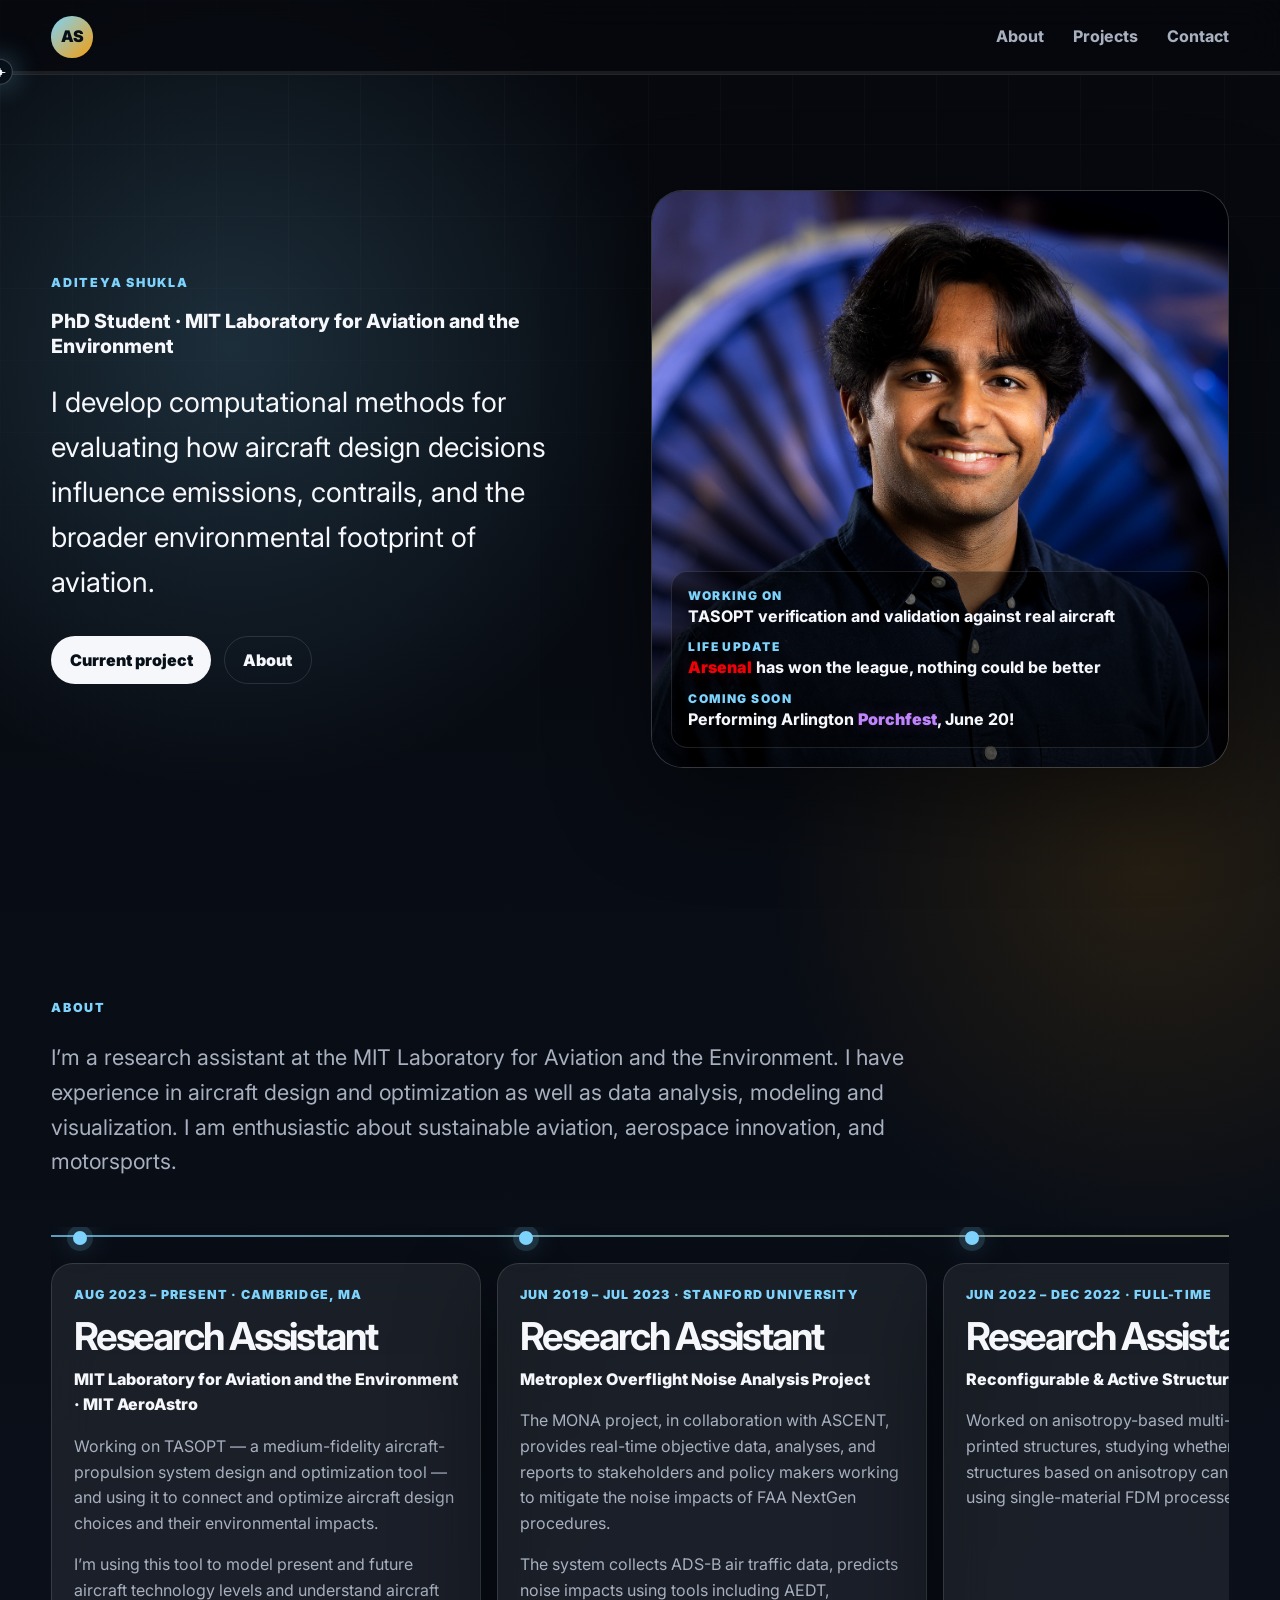
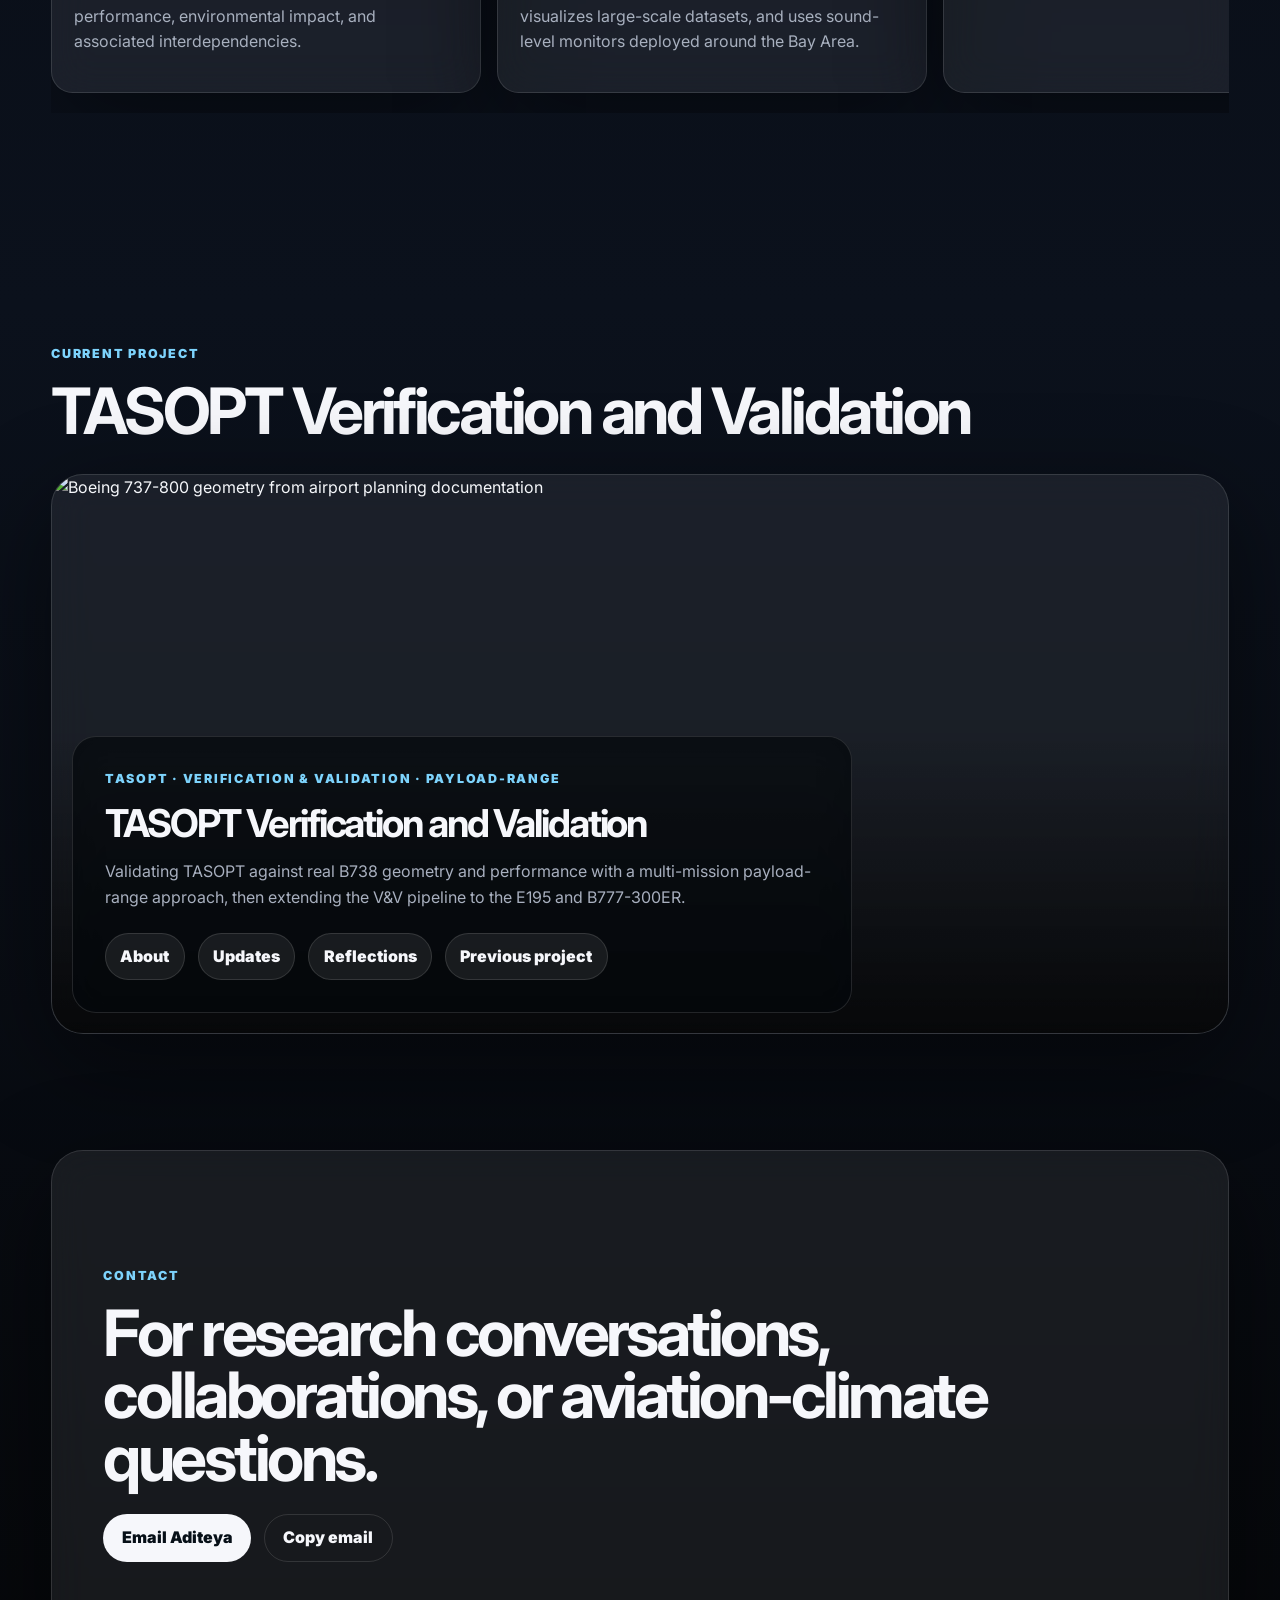
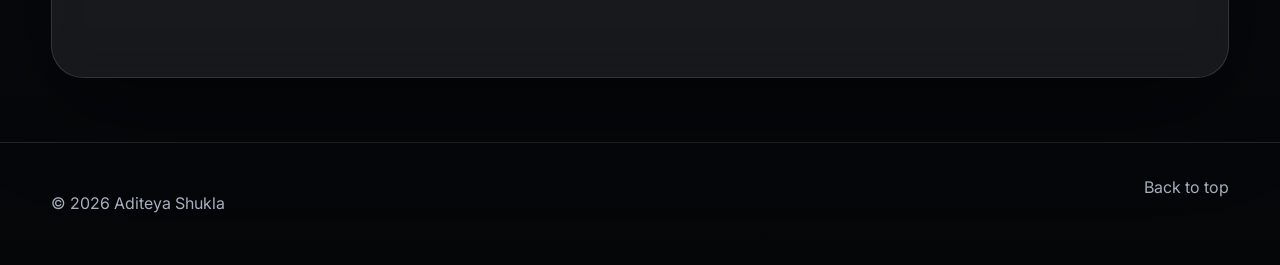
==== commit c788409a: "changed project, other fixes" ====
--- a/index.html
+++ b/index.html
@@ -43,7 +43,7 @@
       <div class="portrait-card reveal delay-1" data-tilt>
         <img src="assets/headshot.png" alt="Portrait of Aditeya Shukla" onerror="this.src='https://images.unsplash.com/photo-1436491865332-7a61a109cc05?auto=format&fit=crop&w=1200&q=80'; this.alt='Aircraft wing above clouds';" />
         <div class="image-caption caption-list">
-          <p><span>Working on</span> Designing aircraft to minimize contrail impacts</p>
+          <p><span>Working on</span> TASOPT verification and validation against real aircraft</p>
           <p><span>Life update</span> <strong class="burst-word arsenal" data-emojis="🎉,🏆,🔴">Arsenal</strong> has won the league, nothing could be better</p>
           <p><span>Coming soon</span> Performing Arlington <strong class="burst-word porchfest" data-emojis="🎵,🎶,🎸">Porchfest</strong>, June 20!</p>
         </div>
@@ -108,18 +108,19 @@
     <section id="projects" class="projects section-pad">
       <div class="section-heading reveal">
         <p class="section-label">Current project</p>
-        <h2>Aircraft Design for Contrail Avoidance</h2>
+        <h2>TASOPT Verification and Validation</h2>
       </div>
       <article class="featured-project reveal delay-1" data-tilt>
-        <img src="https://www.spartan.edu/wp-content/uploads/2023/02/contrails-on-a-plane-in-a-blue-sky.jpg" alt="Aircraft forming contrails in a blue sky" />
+        <img src="https://encrypted-tbn0.gstatic.com/images?q=tbn:ANd9GcRUQEXzzN6Qdk4l8xrDqAMoaV2NXqscVv0EExSCmcxrrXXlPZqLq18uF2g&s=10" alt="Boeing 737-800 geometry from airport planning documentation" />
         <div class="project-panel">
-          <p class="tag">Aircraft Design · Climate Optimization · MDAO</p>
-          <h3>Aircraft Design for Contrail Avoidance</h3>
-          <p class="muted">Designing aircraft that can reduce climate-warming contrails with minimal fuel penalty.</p>
+          <p class="tag">TASOPT · Verification &amp; Validation · Payload-range</p>
+          <h3>TASOPT Verification and Validation</h3>
+          <p class="muted">Validating TASOPT against real B738 geometry and performance with a multi-mission payload-range approach, then extending the V&amp;V pipeline to the E195 and B777-300ER.</p>
           <div class="project-links">
-            <a href="projects/designing-aircraft-for-contrail-impacts/about.html">About</a>
-            <a href="projects/designing-aircraft-for-contrail-impacts/updates.html">Updates</a>
-            <a href="projects/designing-aircraft-for-contrail-impacts/reflections.html">Reflections</a>
+            <a href="projects/tasopt-verification-and-validation/about.html">About</a>
+            <a href="projects/tasopt-verification-and-validation/updates.html">Updates</a>
+            <a href="projects/tasopt-verification-and-validation/reflections.html">Reflections</a>
+            <a href="projects/designing-aircraft-for-contrail-impacts/about.html">Previous project</a>
           </div>
         </div>
       </article>
--- a/styles.css
+++ b/styles.css
@@ -250,8 +250,8 @@
 .hero-figure-card strong { display: block; color: var(--ink); font-size: 1rem; }
 .hero-figure-card span { display: block; color: var(--muted); font-size: .88rem; line-height: 1.35; margin-top: .25rem; }
 .project-summary p { margin: 0; color: var(--ink); font-size: clamp(1.08rem, 2vw, 1.35rem); }
-.project-flow { display: grid; grid-template-columns: repeat(9, auto); gap: .75rem; align-items: center; overflow-x: auto; margin: 2rem 0; padding: 1rem; border: 1px solid var(--line); border-radius: 1.25rem; background: rgba(255,255,255,.045); }
-.project-flow div { white-space: nowrap; padding: .8rem .95rem; border-radius: .9rem; background: rgba(125,211,252,.09); border: 1px solid rgba(125,211,252,.18); color: var(--ink); font-weight: 850; }
+.project-flow { display: grid; grid-template-columns: minmax(0, 1fr) auto minmax(0, 1fr) auto minmax(0, 1fr) auto minmax(0, 1fr) auto minmax(0, 1fr); gap: .75rem; align-items: stretch; margin: 2rem 0; padding: 1rem; border: 1px solid var(--line); border-radius: 1.25rem; background: rgba(255,255,255,.045); }
+.project-flow div { display: grid; place-items: center; min-width: 0; text-align: center; padding: .8rem .75rem; border-radius: .9rem; background: rgba(125,211,252,.09); border: 1px solid rgba(125,211,252,.18); color: var(--ink); font-weight: 850; line-height: 1.25; }
 .project-flow span { color: var(--accent); font-weight: 900; }
 .project-two-col { display: grid; grid-template-columns: minmax(0, 1.25fr) minmax(280px, .75fr); gap: 1rem; }
 .polished-list { margin: 1.25rem 0 0; padding: 0; list-style: none; display: grid; gap: .85rem; }
@@ -259,6 +259,7 @@
 .polished-list li::before { content: ""; position: absolute; left: 0; top: .62rem; width: .45rem; height: .45rem; border-radius: 50%; background: var(--accent); box-shadow: 0 0 16px rgba(125,211,252,.45); }
 .compact-list { max-width: 880px; }
 .reflection-post { width: 100%; text-align: left; padding: 1.2rem; border: 1px solid var(--line); border-radius: 1rem; background: rgba(255,255,255,.055); color: var(--ink); transition: transform 180ms ease, background 180ms ease, border-color 180ms ease; }
+.reflection-post + .reflection-post { margin-top: .9rem; }
 .reflection-post:hover { transform: translateY(-2px); background: rgba(255,255,255,.09); border-color: rgba(125,211,252,.35); }
 .reflection-post span { display: block; color: var(--accent); font-size: .78rem; font-weight: 900; text-transform: uppercase; letter-spacing: .12em; margin-bottom: .35rem; }
 .reflection-post strong { display: block; font-size: clamp(1.3rem, 3vw, 2rem); letter-spacing: -.04em; }
@@ -271,6 +272,10 @@
 .reflection-section { margin-top: 2rem; }
 .reflection-section h3 { font-size: clamp(1.35rem, 3vw, 2rem); margin-bottom: 1rem; }
 .reflection-section p { color: var(--muted); }
+.transcript-card { display: grid; gap: 1.25rem; }
+.transcript-turn { padding: 1.1rem; border: 1px solid var(--line); border-radius: 1rem; background: rgba(255,255,255,.045); }
+.transcript-turn h3 { margin-bottom: .7rem; font-size: clamp(1.2rem, 2vw, 1.6rem); }
+.transcript-turn p { margin: 0; color: var(--muted); }
 body.modal-is-open { overflow: hidden; }
 .breadcrumb { color: var(--muted); font-weight: 800; margin-bottom: 2rem; display: inline-block; }
 .page-hero { padding-bottom: 2rem; }
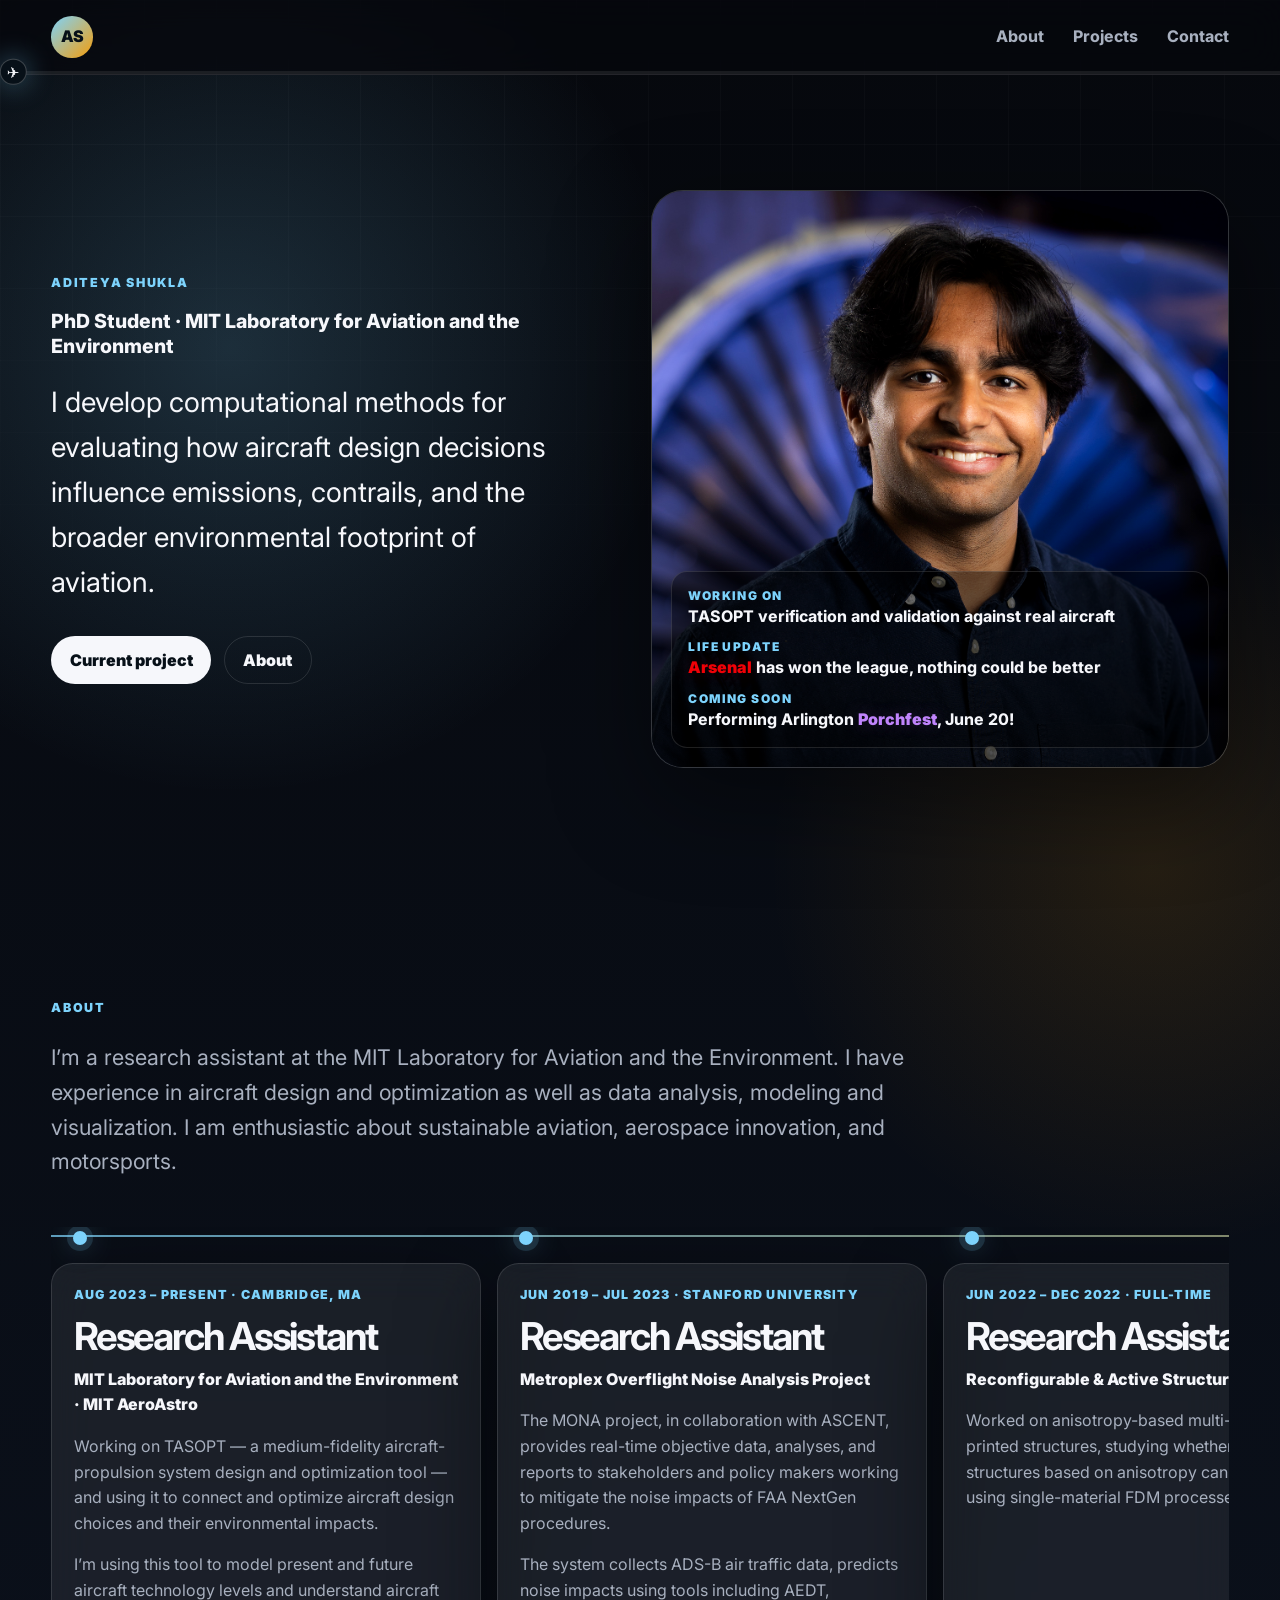
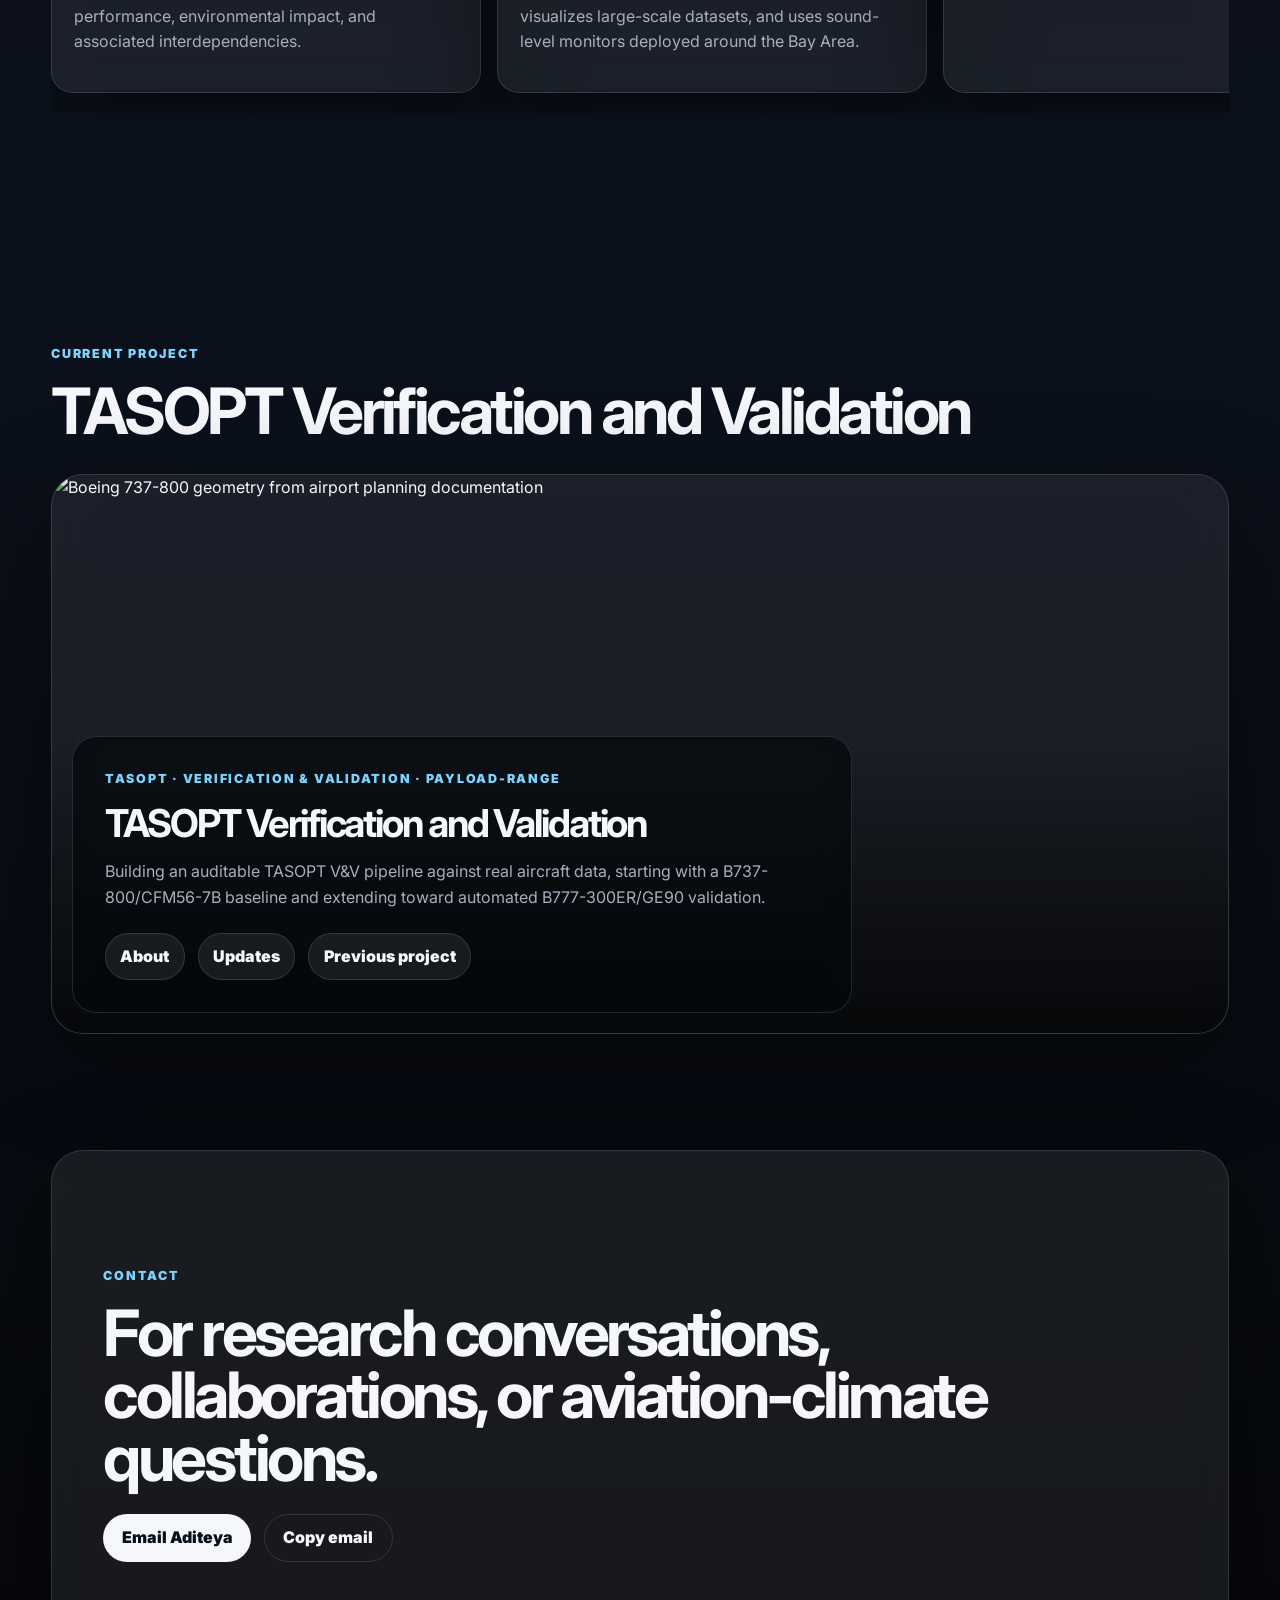
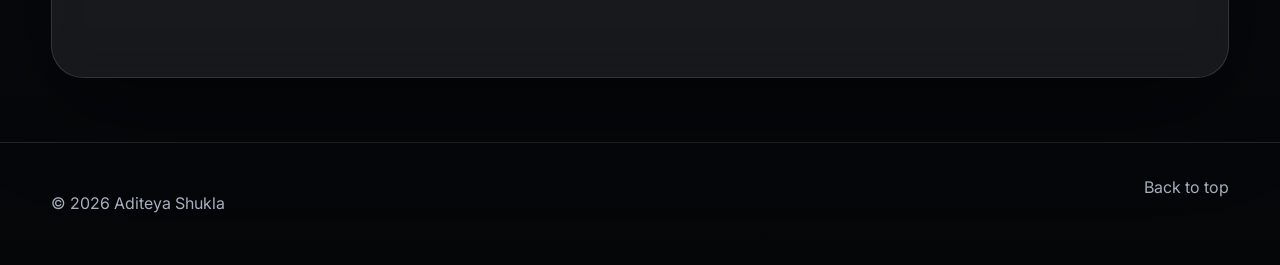
==== commit 7de98b79: "001 updated project outline" ====
--- a/index.html
+++ b/index.html
@@ -115,11 +115,10 @@
         <div class="project-panel">
           <p class="tag">TASOPT · Verification &amp; Validation · Payload-range</p>
           <h3>TASOPT Verification and Validation</h3>
-          <p class="muted">Validating TASOPT against real B738 geometry and performance with a multi-mission payload-range approach, then extending the V&amp;V pipeline to the E195 and B777-300ER.</p>
+          <p class="muted">Building an auditable TASOPT V&amp;V pipeline against real aircraft data, starting with a B737-800/CFM56-7B baseline and extending toward automated B777-300ER/GE90 validation.</p>
           <div class="project-links">
             <a href="projects/tasopt-verification-and-validation/about.html">About</a>
             <a href="projects/tasopt-verification-and-validation/updates.html">Updates</a>
-            <a href="projects/tasopt-verification-and-validation/reflections.html">Reflections</a>
             <a href="projects/designing-aircraft-for-contrail-impacts/about.html">Previous project</a>
           </div>
         </div>
--- a/styles.css
+++ b/styles.css
@@ -60,7 +60,7 @@
 .scroll-plane {
   position: absolute;
   top: 50%;
-  left: var(--scroll, 0%);
+  left: clamp(.825rem, var(--scroll, 0%), calc(100% - .825rem));
   transform: translate(-50%, -50%) rotate(0deg);
   display: grid;
   place-items: center;
@@ -286,6 +286,170 @@
 .page-tabs a { border: 1px solid var(--line); border-radius: 999px; padding: .65rem 1rem; font-weight: 900; }
 .page-tabs a.active { background: var(--ink); color: #071018; }
 
+.vv-main { max-width: 1240px !important; }
+.vv-hero { display: grid; grid-template-columns: minmax(0, 1.1fr) minmax(320px, .72fr); gap: clamp(1.25rem, 4vw, 3rem); align-items: stretch; margin-bottom: 1.25rem; }
+.vv-hero-copy { min-height: 520px; display: flex; flex-direction: column; justify-content: center; padding: clamp(1.25rem, 4vw, 3rem); border: 1px solid var(--line); border-radius: 2rem; background: linear-gradient(135deg, rgba(125,211,252,.10), rgba(255,255,255,.045)); box-shadow: var(--shadow); backdrop-filter: blur(20px); position: relative; overflow: hidden; }
+.vv-hero-copy::after { content: ""; position: absolute; inset: auto -12% -38% 18%; height: 60%; background: radial-gradient(ellipse, rgba(245,158,11,.16), transparent 62%); pointer-events: none; }
+.vv-hero-copy > * { position: relative; z-index: 1; }
+.vv-hero-copy h1 { max-width: 920px; font-size: clamp(3rem, 7vw, 6.6rem); }
+.vv-hero-card { display: flex; flex-direction: column; justify-content: flex-end; min-height: 520px; padding: clamp(1.25rem, 3vw, 2rem); border: 1px solid rgba(125,211,252,.26); border-radius: 2rem; background: radial-gradient(circle at 20% 15%, rgba(125,211,252,.18), transparent 14rem), rgba(255,255,255,.065); box-shadow: var(--shadow); backdrop-filter: blur(20px); }
+.vv-hero-card blockquote { margin: 0 0 1rem; color: var(--ink); font-size: clamp(1.45rem, 3vw, 2.35rem); line-height: 1.05; letter-spacing: -.055em; font-weight: 900; }
+.vv-image-grid { display: grid; grid-template-columns: 1fr 1fr; gap: 1rem; margin: 1rem 0 2rem; }
+.vv-image-grid figure { margin: 0; overflow: hidden; border: 1px solid var(--line); border-radius: 1.5rem; background: rgba(255,255,255,.055); box-shadow: var(--shadow); }
+.vv-image-grid img { width: 100%; height: clamp(260px, 28vw, 390px); object-fit: contain; padding: .8rem; background: rgba(255,255,255,.035); border-bottom: 1px solid var(--line); }
+.vv-image-grid figcaption { padding: 1rem; color: var(--muted); font-weight: 750; }
+.vv-principles { display: grid; grid-template-columns: repeat(3, 1fr); gap: 1rem; margin-bottom: 2rem; }
+.vv-principles article, .vv-class-grid article, .vv-stage-grid article { border: 1px solid var(--line); border-radius: 1.35rem; background: var(--card); box-shadow: var(--shadow); backdrop-filter: blur(20px); padding: 1.35rem; }
+.vv-principles span, .vv-stage-grid span { color: var(--accent); font-size: .78rem; font-weight: 900; text-transform: uppercase; letter-spacing: .12em; }
+.vv-principles h2 { font-size: clamp(1.45rem, 3vw, 2.35rem); margin: 1rem 0 .75rem; }
+.vv-principles p, .vv-class-grid p, .vv-stage-grid p, .vv-stepper span, .vv-two-col p { color: var(--muted); }
+.vv-summary { min-height: auto; }
+.vv-summary p:last-child { max-width: 1050px; color: var(--ink); font-size: clamp(1.08rem, 2vw, 1.35rem); margin: 0; }
+.vv-two-col { display: grid; grid-template-columns: minmax(0, .9fr) minmax(320px, 1.1fr); gap: 1rem; }
+.vv-two-col h2 { font-size: clamp(1.7rem, 3.2vw, 3rem); margin-bottom: 1rem; }
+.vv-classification, .vv-workflow, .vv-stages { margin-top: 2rem; }
+.vv-class-grid { display: grid; grid-template-columns: repeat(5, minmax(190px, 1fr)); gap: 1rem; overflow-x: auto; padding-bottom: .25rem; }
+.vv-class-grid h3, .vv-stage-grid h3 { font-size: clamp(1.15rem, 2vw, 1.55rem); line-height: 1.05; letter-spacing: -.035em; margin-bottom: .75rem; }
+.vv-stepper { counter-reset: vv-step; display: grid; gap: .9rem; padding: 0; margin: 0; list-style: none; }
+.vv-stepper li { counter-increment: vv-step; display: grid; grid-template-columns: 3.3rem minmax(0, .58fr) minmax(0, 1fr); gap: 1rem; align-items: start; padding: 1rem; border: 1px solid var(--line); border-radius: 1.1rem; background: rgba(255,255,255,.052); }
+.vv-stepper li::before { content: counter(vv-step, decimal-leading-zero); display: grid; place-items: center; width: 3.3rem; height: 3.3rem; border-radius: 50%; background: linear-gradient(135deg, var(--accent), var(--accent-2)); color: #071018; font-weight: 950; }
+.vv-stepper strong { color: var(--ink); font-size: 1.05rem; line-height: 1.2; }
+.vv-stepper span { display: block; }
+.vv-stepper code { color: var(--ink); background: rgba(125,211,252,.12); border: 1px solid rgba(125,211,252,.2); border-radius: .35rem; padding: .08rem .28rem; }
+.vv-stage-grid { display: grid; grid-template-columns: repeat(6, minmax(240px, 1fr)); gap: 1rem; overflow-x: auto; padding-bottom: .5rem; }
+.vv-stage-grid article { min-height: 230px; }
+.vv-stage-grid article:nth-child(1), .vv-stage-grid article:nth-child(7) { border-color: rgba(245,158,11,.32); }
+.vv-stage-grid article:nth-child(1) span, .vv-stage-grid article:nth-child(7) span { color: var(--accent-2); }
+
+.paper-main { max-width: 1220px !important; margin: 0 auto; }
+.paper-title { padding: clamp(1rem, 3vw, 2rem) 0 2rem; border-bottom: 1px solid var(--line); }
+.paper-title h1 { max-width: 1080px; font-size: clamp(3rem, 7vw, 6.4rem); line-height: .94; }
+.paper-authors { margin: 1.3rem 0 0; color: var(--muted); font-weight: 800; font-size: clamp(1rem, 1.8vw, 1.2rem); }
+.paper-abstract-grid { display: grid; grid-template-columns: minmax(0, 1.18fr) minmax(330px, .82fr); gap: 1rem; margin: 2rem 0; }
+.paper-abstract, .paper-claim-card, .paper-question-map, .paper-figure-panel, .paper-method, .agent-system-panel, .paper-matrix, .paper-design-point, .paper-uncertainty, .paper-stages { border: 1px solid var(--line); border-radius: 1.6rem; background: var(--card); box-shadow: var(--shadow); backdrop-filter: blur(20px); }
+.paper-abstract, .paper-claim-card { padding: clamp(1.35rem, 3vw, 2.2rem); }
+.paper-abstract p:not(.section-label) { color: var(--ink); font-size: clamp(1.05rem, 1.75vw, 1.25rem); margin: 0 0 1rem; }
+.paper-claim-card { display: flex; flex-direction: column; justify-content: space-between; background: radial-gradient(circle at 10% 0%, rgba(125,211,252,.18), transparent 15rem), rgba(255,255,255,.065); }
+.paper-claim-card blockquote { margin: 0 0 1.4rem; color: var(--ink); font-size: clamp(1.35rem, 2.6vw, 2.1rem); line-height: 1.08; letter-spacing: -.045em; font-weight: 900; }
+.paper-claim-card dl { display: grid; gap: .7rem; margin: 0; }
+.paper-claim-card dl div { display: flex; justify-content: space-between; gap: 1rem; padding-top: .7rem; border-top: 1px solid var(--line); }
+.paper-claim-card dt { color: var(--accent); font-weight: 900; }
+.paper-claim-card dd { margin: 0; color: var(--muted); text-align: right; }
+.paper-question-map, .paper-method, .agent-system-panel, .paper-matrix, .paper-uncertainty, .paper-stages { padding: clamp(1.35rem, 3vw, 2rem); margin: 2rem 0; }
+.question-map { display: grid; grid-template-columns: repeat(3, 1fr); gap: 1rem; }
+.question-map article { min-height: 340px; padding: 1.25rem; border: 1px solid var(--line); border-radius: 1.2rem; background: rgba(255,255,255,.045); }
+.question-map span { color: var(--accent); font-weight: 950; letter-spacing: .12em; }
+.question-map h2 { font-size: clamp(1.45rem, 2.5vw, 2.25rem); margin: 1rem 0; line-height: 1.02; }
+.question-map p { color: var(--muted); }
+.paper-figure-panel { display: grid; grid-template-columns: minmax(280px, .55fr) minmax(0, 1.45fr); gap: 1rem; padding: 1rem; margin: 2rem 0; }
+.paper-figure-copy { padding: clamp(1.2rem, 3vw, 2rem); align-self: center; }
+.paper-figure-copy h2 { font-size: clamp(1.8rem, 3.5vw, 3.3rem); margin-bottom: 1rem; }
+.paper-figure-copy p:not(.section-label) { color: var(--muted); }
+.paper-figures { display: grid; grid-template-columns: 1fr; gap: 1rem; }
+.paper-figures figure { margin: 0; overflow: hidden; border: 1px solid var(--line); border-radius: 1.1rem; background: rgba(0,0,0,.16); }
+.paper-figures img { width: 100%; height: clamp(230px, 25vw, 330px); object-fit: contain; padding: .7rem; background: rgba(255,255,255,.035); border-bottom: 1px solid var(--line); }
+.paper-figures figcaption { padding: .85rem 1rem; color: var(--muted); }
+.paper-figures figcaption strong { color: var(--ink); }
+.method-river { display: grid; grid-template-columns: minmax(160px,1fr) 1.2rem minmax(160px,1fr) 1.2rem minmax(160px,1fr) 1.2rem minmax(160px,1fr) 1.2rem minmax(160px,1fr); gap: .65rem; align-items: stretch; overflow-x: auto; padding-bottom: .4rem; }
+.method-river article { min-width: 170px; padding: 1rem; border: 1px solid rgba(125,211,252,.2); border-radius: 1rem; background: rgba(125,211,252,.075); }
+.method-river span { display: grid; place-items: center; width: 2rem; height: 2rem; border-radius: 50%; background: var(--accent); color: #071018; font-weight: 950; margin-bottom: .8rem; }
+.method-river strong { display: block; line-height: 1.15; color: var(--ink); }
+.method-river small { display: block; color: var(--muted); line-height: 1.35; margin-top: .55rem; }
+.method-river i { align-self: center; height: 2px; background: linear-gradient(90deg, var(--accent), var(--accent-2)); opacity: .8; }
+.method-river code { font-size: .82em; color: var(--ink); }
+.agent-grid { display: grid; grid-template-columns: repeat(5, minmax(180px, 1fr)); gap: 1rem; overflow-x: auto; padding-bottom: .35rem; }
+.agent-grid article { position: relative; min-width: 180px; padding: 1.1rem; border: 1px solid rgba(125,211,252,.22); border-radius: 1rem; background: linear-gradient(180deg, rgba(125,211,252,.08), rgba(255,255,255,.035)); }
+.agent-grid article::after { content: ""; position: absolute; right: -1rem; top: 50%; width: 1rem; height: 2px; background: linear-gradient(90deg, var(--accent), transparent); }
+.agent-grid article:last-child::after { display: none; }
+.agent-grid span { display: block; color: var(--accent); font-weight: 950; margin-bottom: .65rem; }
+.agent-grid p { margin: 0; color: var(--muted); }
+.validation-matrix { overflow: hidden; border: 1px solid var(--line); border-radius: 1.1rem; }
+.validation-matrix > div { display: grid; grid-template-columns: 1fr 1.15fr .9fr 1.35fr; gap: 0; border-top: 1px solid var(--line); }
+.validation-matrix > div:first-child { border-top: 0; }
+.validation-matrix span { padding: .85rem; color: var(--muted); border-left: 1px solid var(--line); }
+.validation-matrix span:first-child { border-left: 0; color: var(--ink); font-weight: 850; }
+.validation-matrix .matrix-head { background: rgba(255,255,255,.08); }
+.validation-matrix .matrix-head span { color: var(--ink); font-weight: 950; text-transform: uppercase; letter-spacing: .08em; font-size: .78rem; }
+.pill { align-self: center; justify-self: start; margin: .65rem; padding: .35rem .6rem !important; border-radius: 999px; border: 1px solid var(--line) !important; font-size: .82rem; font-weight: 900 !important; color: var(--ink) !important; }
+.pill.observed { background: rgba(125,211,252,.12); }
+.pill.derived { background: rgba(34,197,94,.12); }
+.pill.assumed { background: rgba(245,158,11,.13); }
+.pill.target { background: rgba(244,63,94,.14); }
+.paper-design-point { display: grid; grid-template-columns: minmax(0,.86fr) minmax(360px,1.14fr); gap: 1rem; padding: clamp(1.35rem, 3vw, 2rem); margin: 2rem 0; }
+.paper-design-point h2 { font-size: clamp(1.8rem, 3.5vw, 3rem); margin-bottom: 1rem; }
+.paper-design-point p:not(.section-label) { color: var(--muted); }
+.corner-diagram { position: relative; min-height: 320px; border: 1px solid var(--line); border-radius: 1.2rem; background: radial-gradient(circle at 58% 44%, rgba(245,158,11,.14), transparent 9rem), rgba(255,255,255,.035); padding: 1rem; color: var(--ink); }
+.corner-diagram svg { width: 100%; height: 100%; min-height: 285px; color: var(--accent); overflow: visible; }
+.corner-diagram text { fill: var(--muted); font-size: 15px; font-weight: 800; }
+.corner-diagram .axis { position: absolute; color: var(--muted); font-weight: 900; text-transform: uppercase; letter-spacing: .1em; font-size: .72rem; }
+.corner-diagram .axis.y { left: .8rem; top: 1rem; writing-mode: vertical-rl; transform: rotate(180deg); }
+.corner-diagram .axis.x { right: 1rem; bottom: .8rem; }
+.interactive-pr .axis { display: none; }
+.pr-controls { display: flex; flex-wrap: wrap; gap: .55rem; margin: 1.2rem 0; }
+.pr-controls button { border: 1px solid var(--line); border-radius: 999px; padding: .55rem .75rem; background: rgba(255,255,255,.055); color: var(--ink); font-weight: 900; transition: background 180ms ease, border-color 180ms ease, transform 180ms ease; }
+.pr-controls button:hover { transform: translateY(-1px); border-color: rgba(125,211,252,.36); }
+.pr-controls button.active { background: var(--ink); color: #071018; }
+.pr-slider-label { display: flex; justify-content: space-between; gap: 1rem; margin: 1rem 0 .35rem; color: var(--muted); font-weight: 900; }
+.pr-slider-label span { color: var(--accent); }
+.pr-slider { width: 100%; accent-color: var(--accent-2); margin: 0 0 1rem; }
+.pr-readout { min-height: 7.5rem; padding: 1rem; border: 1px solid var(--line); border-radius: 1rem; background: rgba(0,0,0,.18); }
+.pr-readout strong { display: block; color: var(--accent); font-size: 1.05rem; margin-bottom: .4rem; }
+.pr-readout p { margin: 0 !important; }
+.pr-metrics { display: grid; grid-template-columns: repeat(3, 1fr); gap: .5rem; margin: 1rem 0 0; }
+.pr-metrics div { padding: .65rem; border: 1px solid var(--line); border-radius: .75rem; background: rgba(255,255,255,.045); }
+.pr-metrics dt { color: var(--muted); font-size: .72rem; font-weight: 900; text-transform: uppercase; letter-spacing: .1em; }
+.pr-metrics dd { margin: .15rem 0 0; color: var(--ink); font-weight: 900; }
+.interactive-pr svg { min-height: 330px; }
+.pr-axis { stroke: rgba(255,255,255,.35); stroke-width: 2; }
+.pr-fill { fill: rgba(125,211,252,.08); opacity: .8; transition: opacity 180ms ease; }
+.pr-curve { fill: none; stroke: url(#prLine); stroke-width: 6; stroke-linecap: round; stroke-linejoin: round; filter: drop-shadow(0 0 12px rgba(125,211,252,.22)); }
+.pr-guide { stroke: rgba(245,158,11,.65); stroke-width: 2; stroke-dasharray: 6 7; transition: x1 240ms ease, x2 240ms ease, y1 240ms ease, y2 240ms ease; }
+.pr-point { cursor: pointer; color: var(--accent); transition: transform 180ms ease; }
+.pr-point circle { fill: #071018; stroke: currentColor; stroke-width: 4; transition: r 180ms ease, fill 180ms ease, stroke 180ms ease; }
+.pr-point text { fill: var(--ink); font-size: 17px; font-weight: 950; }
+.pr-point.active circle { fill: var(--accent); stroke: var(--ink); r: 12; }
+.pr-point.design { color: var(--accent-2); }
+.pr-point.design.active circle { fill: var(--accent-2); }
+.pr-live-point { color: var(--ink); pointer-events: none; filter: drop-shadow(0 0 10px rgba(245,158,11,.5)); }
+.pr-live-point circle { fill: var(--accent-2); stroke: var(--ink); stroke-width: 3; }
+.pr-live-point text { fill: var(--ink); font-size: 12px; font-weight: 950; text-transform: uppercase; letter-spacing: .08em; }
+.pr-bars rect { fill: rgba(255,255,255,.12); }
+.pr-bars .pr-payload-bar { fill: var(--accent); }
+.pr-bars .pr-fuel-bar { fill: var(--accent-2); }
+.pr-bars text { fill: var(--muted); font-size: 11px; font-weight: 900; text-transform: uppercase; letter-spacing: .08em; }
+.pr-axis-label, .pr-zone { fill: var(--muted); font-size: 14px; font-weight: 900; text-transform: uppercase; letter-spacing: .08em; }
+.pr-zone { opacity: .7; font-size: 13px; }
+.test-grid { display: grid; grid-template-columns: repeat(4, 1fr); gap: 1rem; }
+.test-grid article { padding: 1.15rem; border: 1px solid var(--line); border-radius: 1rem; background: rgba(255,255,255,.045); }
+.test-grid h3 { font-size: 1.25rem; margin-bottom: .7rem; }
+.test-grid p { color: var(--muted); margin: 0; }
+.stage-timeline { position: relative; list-style: none; margin: 0; padding: 0; display: grid; gap: .85rem; }
+.stage-timeline::before { content: ""; position: absolute; left: 1rem; top: .8rem; bottom: .8rem; width: 2px; background: linear-gradient(var(--accent), var(--accent-2)); }
+.stage-timeline li { position: relative; display: grid; grid-template-columns: 8rem minmax(0,.8fr) minmax(0,1.2fr); gap: 1rem; padding: 1rem 1rem 1rem 3rem; border: 1px solid var(--line); border-radius: 1rem; background: rgba(255,255,255,.045); }
+.stage-timeline li::before { content: ""; position: absolute; left: .66rem; top: 1.35rem; width: .72rem; height: .72rem; border-radius: 50%; background: var(--accent); box-shadow: 0 0 0 6px rgba(125,211,252,.12); }
+.stage-timeline span { color: var(--accent); font-weight: 950; text-transform: uppercase; letter-spacing: .1em; font-size: .78rem; }
+.stage-timeline strong { color: var(--ink); }
+.stage-timeline p { margin: 0; color: var(--muted); }
+.update-main { max-width: 1180px !important; margin: 0 auto; }
+.update-layout { display: grid; grid-template-columns: 260px minmax(0, 1fr); gap: 1rem; align-items: start; }
+.update-index { position: sticky; top: 6rem; display: grid; gap: .6rem; padding: 1rem; border: 1px solid var(--line); border-radius: 1rem; background: var(--card); box-shadow: var(--shadow); }
+.update-index a { color: var(--muted); font-weight: 850; padding: .55rem .65rem; border-radius: .7rem; }
+.update-index a:hover { color: var(--ink); background: rgba(255,255,255,.07); }
+.update-stream { display: grid; gap: 1.25rem; }
+.update-paper { padding: clamp(1.4rem, 4vw, 3rem); border: 1px solid var(--line); border-radius: 1.5rem; background: var(--card); box-shadow: var(--shadow); backdrop-filter: blur(20px); }
+.update-paper header { margin-bottom: 1.5rem; padding-bottom: 1rem; border-bottom: 1px solid var(--line); }
+.update-paper header span { color: var(--accent); font-size: .78rem; font-weight: 950; text-transform: uppercase; letter-spacing: .12em; }
+.update-paper h2 { font-size: clamp(2rem, 4vw, 3.5rem); margin: .55rem 0; }
+.update-paper header p { color: var(--muted); font-weight: 850; margin: 0; }
+.update-paper > p { color: var(--ink); font-size: clamp(1.02rem, 1.8vw, 1.2rem); }
+.update-paper a:not(.button) { color: var(--accent); font-weight: 900; text-decoration: underline; text-decoration-color: rgba(125,211,252,.35); text-underline-offset: .18em; }
+.update-links { display: flex; flex-wrap: wrap; align-items: center; gap: .7rem; margin-top: 1.4rem; }
+.attachment-label { width: 100%; color: var(--accent); font-size: .78rem; font-weight: 950; text-transform: uppercase; letter-spacing: .12em; }
+.inline-file-button { display: inline; padding: 0; border: 0; background: none; color: var(--accent); font-weight: 900; text-decoration: underline; text-decoration-color: rgba(125,211,252,.35); text-underline-offset: .18em; }
+.file-modal-panel { width: min(1040px, 100%); max-height: min(86vh, 920px); }
+.attached-file { margin: 1.25rem 0 0; padding: 1rem; max-height: 62vh; overflow: auto; border: 1px solid var(--line); border-radius: 1rem; background: #05070b; color: #d6e4f0; font-family: ui-monospace, SFMono-Regular, Menlo, Monaco, Consolas, "Liberation Mono", "Courier New", monospace; font-size: .86rem; line-height: 1.55; white-space: pre-wrap; overflow-wrap: anywhere; }
+.attached-file code { font: inherit; }
+
 [data-tilt] { transition: transform 180ms ease, border-color 180ms ease; will-change: transform; }
 [data-tilt]:hover { border-color: rgba(125, 211, 252, .35); }
 .reveal { opacity: 0; transform: translateY(18px); transition: opacity 700ms ease, transform 700ms ease; }
@@ -294,13 +458,23 @@
 .delay-2 { transition-delay: 200ms; }
 
 @media (max-width: 950px) {
-  .hero, .process-grid, .project-detail-hero, .project-two-col { grid-template-columns: 1fr; }
+  .hero, .process-grid, .project-detail-hero, .project-two-col, .vv-hero, .vv-image-grid, .vv-principles, .vv-two-col, .paper-abstract-grid, .question-map, .paper-figure-panel, .paper-design-point, .test-grid, .update-layout { grid-template-columns: 1fr; }
   .hero { min-height: auto; }
   .portrait-card, .portrait-card img { min-height: 420px; }
   .hero-figure-card.offset { margin-left: 0; }
   .hero-figure-card { height: auto; min-height: 350px; grid-template-rows: 230px auto; }
   .project-flow { grid-template-columns: 1fr; }
   .project-flow span { transform: rotate(90deg); justify-self: center; }
+  .vv-hero-copy, .vv-hero-card { min-height: auto; }
+  .vv-stepper li { grid-template-columns: 3rem minmax(0, 1fr); }
+  .vv-stepper span { grid-column: 2; }
+  .method-river { grid-template-columns: 1fr; }
+  .method-river i { width: 2px; height: 1.5rem; justify-self: center; background: linear-gradient(var(--accent), var(--accent-2)); }
+  .validation-matrix { overflow-x: auto; }
+  .validation-matrix > div { min-width: 850px; }
+  .stage-timeline li { grid-template-columns: 1fr; gap: .35rem; }
+  .update-index { position: static; }
+  .pr-metrics { grid-template-columns: 1fr; }
 }
 @media (max-width: 720px) {
   .site-header { align-items: flex-start; gap: 1rem; }
